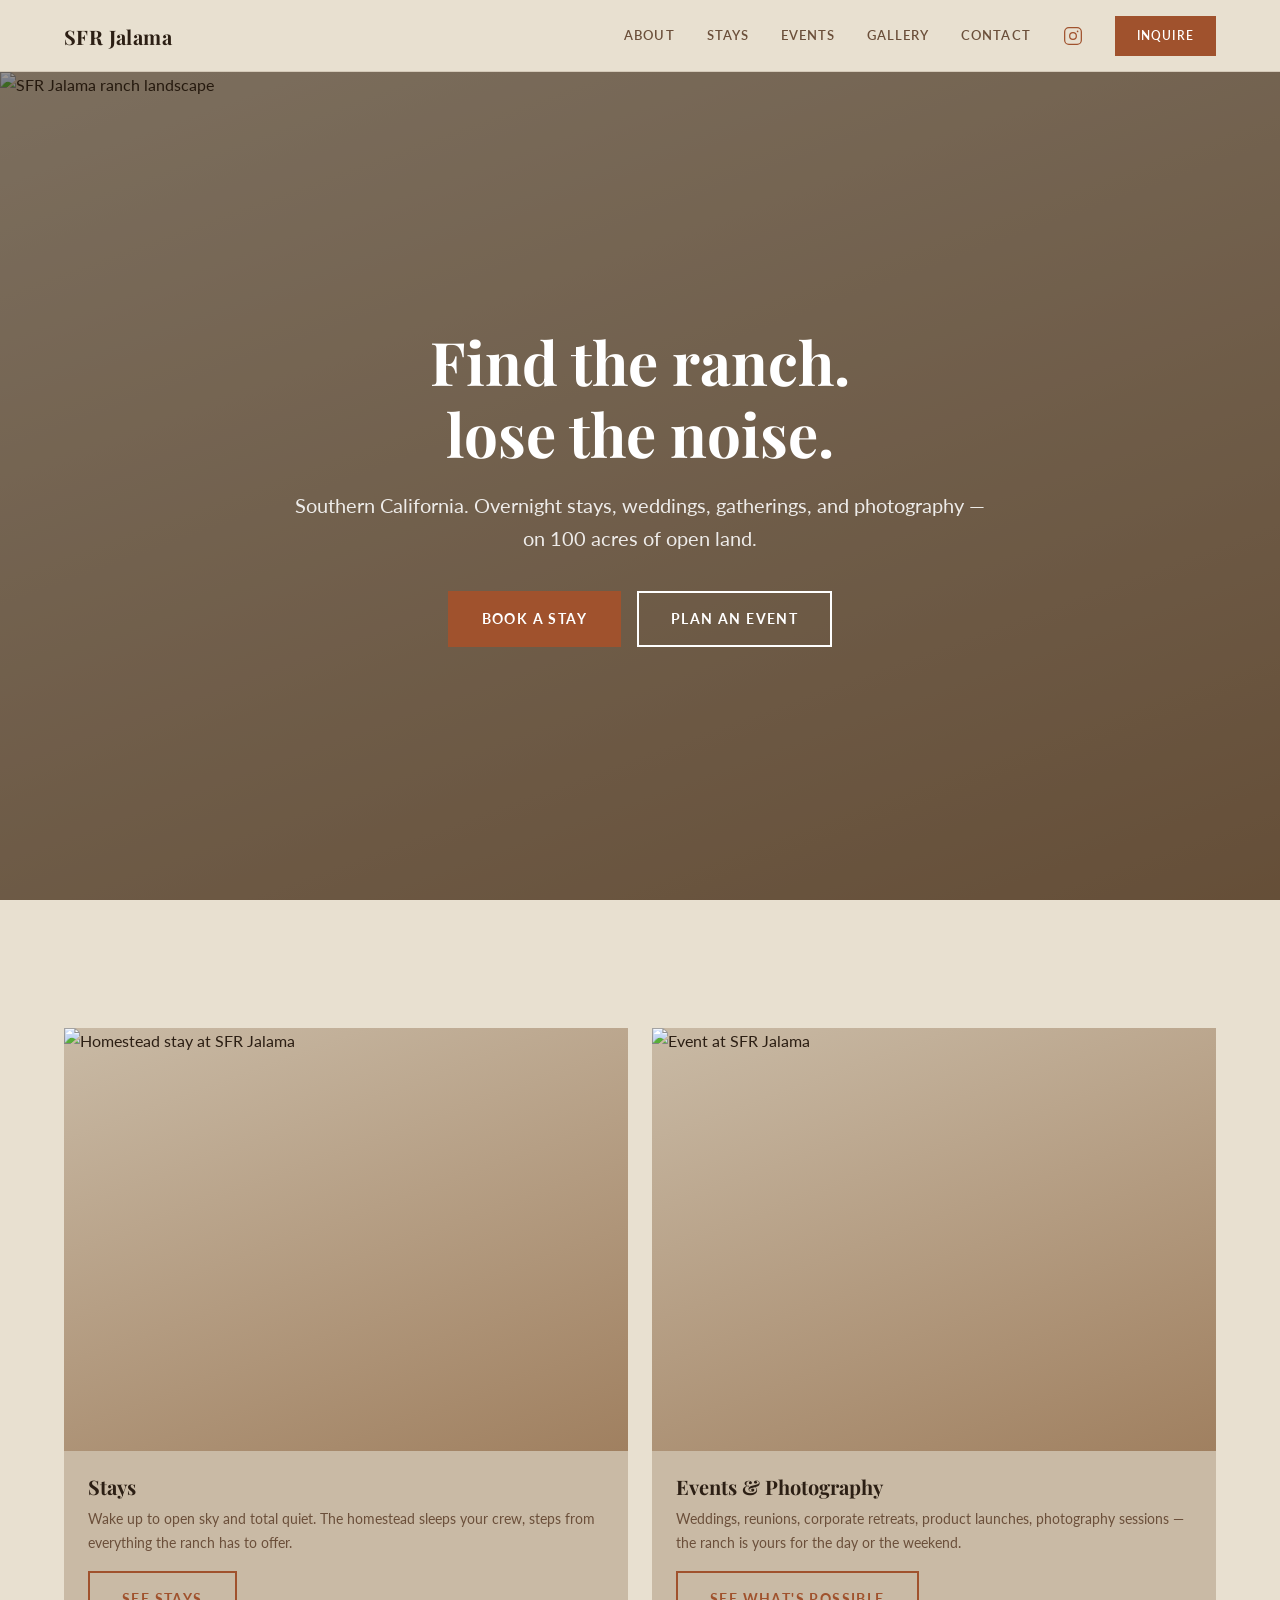
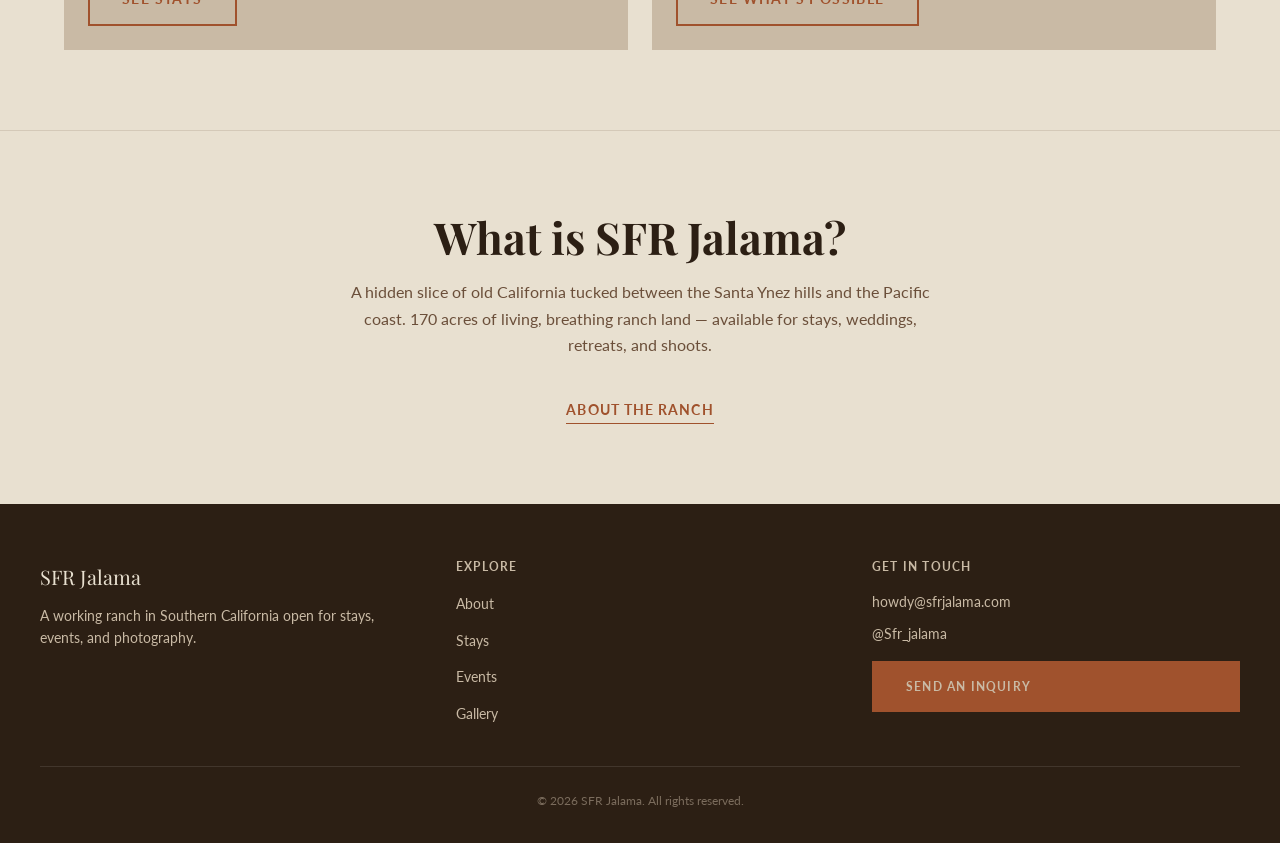
==== index.html @ d830adad "Update SFR Jalama description on home page" ====
<!DOCTYPE html>
<html lang="en">
<head>
  <meta charset="UTF-8">
  <meta name="viewport" content="width=device-width, initial-scale=1.0">
  <title>SFR Jalama — Southern California Ranch Stays, Events & Photography</title>
  <meta name="description" content="SFR Jalama is a working ranch in Southern California open for overnight stays, weddings, group events, and photography sessions.">
  <link rel="stylesheet" href="/assets/css/global.css">
</head>
<body>

  <!-- NAV -->
  <header id="site-header">
    <div class="nav-inner">
      <a href="/" class="nav-logo">SFR Jalama</a>
      <nav class="nav-links" aria-label="Primary">
        <a href="/pages/about.html">About</a>
        <a href="/pages/stays.html">Stays</a>
        <a href="/pages/events.html">Events</a>
        <a href="/pages/gallery.html">Gallery</a>
        <a href="/pages/contact.html">Contact</a>
        <a href="https://instagram.com/Sfr_jalama" target="_blank" rel="noopener" class="nav-instagram" aria-label="Instagram">
          <svg xmlns="http://www.w3.org/2000/svg" viewBox="0 0 24 24" width="20" height="20" fill="none" stroke="currentColor" stroke-width="1.5" stroke-linecap="round" stroke-linejoin="round" aria-hidden="true"><rect x="2" y="2" width="20" height="20" rx="5" ry="5"/><circle cx="12" cy="12" r="4"/><circle cx="17.5" cy="6.5" r="1" fill="currentColor" stroke="none"/></svg>
        </a>
        <a href="/pages/inquiry.html" class="nav-cta">Inquire</a>
      </nav>
      <button class="nav-hamburger" aria-label="Open menu" aria-expanded="false">
        <span></span><span></span><span></span>
      </button>
    </div>
    <nav class="nav-mobile" aria-label="Mobile">
      <a href="/pages/about.html">About</a>
      <a href="/pages/stays.html">Stays</a>
      <a href="/pages/events.html">Events</a>
      <a href="/pages/gallery.html">Gallery</a>
      <a href="/pages/contact.html">Contact</a>
      <a href="https://instagram.com/Sfr_jalama" target="_blank" rel="noopener">Instagram</a>
      <a href="/pages/inquiry.html" class="nav-cta">Inquire</a>
    </nav>
  </header>

  <main>

    <!-- HERO -->
    <section class="hero">
      <!-- Replace src with actual hero photo -->
      <img class="hero__bg" src="/assets/images/hero.jpg" alt="SFR Jalama ranch landscape" loading="eager">
      <div class="hero__overlay"></div>
      <div class="hero__content">
        <h1>Find the ranch.<br>lose the noise.</h1>
        <p>Southern California. Overnight stays, weddings, gatherings, and photography — on 100 acres of open land.</p>
        <div class="hero__ctas">
          <a href="/pages/stays.html" class="btn btn--primary">Book a Stay</a>
          <a href="/pages/events.html" class="btn btn--outline">Plan an Event</a>
        </div>
      </div>
    </section>

    <!-- OFFERINGS -->
    <section class="section">
      <div class="card-grid" style="grid-template-columns: repeat(auto-fit, minmax(360px, 1fr));">

        <div class="card">
          <div class="card__image-wrap">
            <img src="/assets/images/stays-card.jpg" alt="Homestead stay at SFR Jalama">
          </div>
          <div class="card__body">
            <h3>Stays</h3>
            <p>Wake up to open sky and total quiet. The homestead sleeps your crew, steps from everything the ranch has to offer.</p>
            <a href="/pages/stays.html" class="btn btn--outline-dark">See Stays</a>
          </div>
        </div>

        <div class="card">
          <div class="card__image-wrap">
            <img src="/assets/images/events-card.jpg" alt="Event at SFR Jalama">
          </div>
          <div class="card__body">
            <h3>Events & Photography</h3>
            <p>Weddings, reunions, corporate retreats, product launches, photography sessions — the ranch is yours for the day or the weekend.</p>
            <a href="/pages/events.html" class="btn btn--outline-dark">See What's Possible</a>
          </div>
        </div>

      </div>
    </section>

    <!-- ABOUT TEASER -->
    <hr class="divider">
    <section class="section" style="text-align: center; max-width: 640px;">
      <h2>What is SFR Jalama?</h2>
      <p style="color: var(--color-text-secondary); margin-top: 16px;">A hidden slice of old California tucked between the Santa Ynez hills and the Pacific coast. 170 acres of living, breathing ranch land — available for stays, weddings, retreats, and shoots.</p>
      <a href="/pages/about.html" style="display: inline-block; margin-top: 24px; font-family: var(--font-body); font-size: 0.85rem; font-weight: 700; letter-spacing: 0.08em; text-transform: uppercase; color: var(--color-accent); border-bottom: 1px solid var(--color-accent); padding-bottom: 2px;">About the Ranch</a>
    </section>

  </main>

  <!-- FOOTER -->
  <footer id="site-footer">
    <div class="footer-inner">
      <div class="footer-brand">
        <div class="footer-logo">SFR Jalama</div>
        <p>A working ranch in Southern California open for stays, events, and photography.</p>
      </div>
      <nav class="footer-nav">
        <h4>Explore</h4>
        <ul>
          <li><a href="/pages/about.html">About</a></li>
          <li><a href="/pages/stays.html">Stays</a></li>
          <li><a href="/pages/events.html">Events</a></li>
          <li><a href="/pages/gallery.html">Gallery</a></li>
        </ul>
      </nav>
      <div class="footer-contact">
        <h4>Get in Touch</h4>
        <a href="mailto:howdy@sfrjalama.com">howdy@sfrjalama.com</a>
        <a href="https://instagram.com/Sfr_jalama" target="_blank" rel="noopener">@Sfr_jalama</a>
        <a href="/pages/inquiry.html" class="btn btn--primary" style="margin-top: 16px; font-size: 0.75rem;">Send an Inquiry</a>
      </div>
    </div>
    <div class="footer-bottom">
      &copy; 2026 SFR Jalama. All rights reserved.
    </div>
  </footer>

  <script src="/assets/js/main.js"></script>
</body>
</html>
---- assets/css/global.css ----
/* ============================================================
   SFR Jalama — Global Stylesheet
   ============================================================ */

@import url('https://fonts.googleapis.com/css2?family=Playfair+Display:wght@400;700&family=Lato:wght@400;600;700&display=swap');

/* ----------------------------------------------------------
   CSS Custom Properties
   ---------------------------------------------------------- */
:root {
  --color-bg:             #E8E0D0;
  --color-bg-secondary:   #C9BAA5;
  --color-text:           #2C1F14;
  --color-text-secondary: #6B4F3A;
  --color-accent:         #A0522D;
  --color-accent-hover:   #7A3B1E;
  --color-border:         #D4C9B8;
  --color-white:          #FFFFFF;
  --color-overlay:        rgba(30, 18, 8, 0.45);

  --font-heading: 'Playfair Display', Georgia, serif;
  --font-body:    'Lato', Arial, sans-serif;

  --nav-height: 72px;
  --max-width:  1200px;
  --gutter:     24px;
}

/* ----------------------------------------------------------
   Reset & Base
   ---------------------------------------------------------- */
*, *::before, *::after { box-sizing: border-box; margin: 0; padding: 0; }

html { font-size: 16px; scroll-behavior: smooth; }

body {
  background-color: var(--color-bg);
  color: var(--color-text);
  font-family: var(--font-body);
  font-weight: 400;
  line-height: 1.65;
  -webkit-font-smoothing: antialiased;
}

img { display: block; max-width: 100%; height: auto; }

a { color: inherit; text-decoration: none; }

ul { list-style: none; }

/* ----------------------------------------------------------
   Typography
   ---------------------------------------------------------- */
h1, h2, h3, h4, h5, h6 {
  font-family: var(--font-heading);
  font-weight: 700;
  line-height: 1.2;
  color: var(--color-text);
}

h1 { font-size: clamp(2.25rem, 5vw, 3.75rem); }
h2 { font-size: clamp(1.75rem, 3.5vw, 2.75rem); }
h3 { font-size: clamp(1.25rem, 2.5vw, 1.875rem); }
h4 { font-size: 1.25rem; }

p { margin-bottom: 1rem; }
p:last-child { margin-bottom: 0; }

/* ----------------------------------------------------------
   Layout Utilities
   ---------------------------------------------------------- */
.container {
  max-width: var(--max-width);
  margin: 0 auto;
  padding: 0 var(--gutter);
}

.section {
  padding: 80px var(--gutter);
  max-width: var(--max-width);
  margin: 0 auto;
}

.section--wide {
  padding: 80px 0;
  max-width: 100%;
}

/* ----------------------------------------------------------
   Buttons & CTAs
   ---------------------------------------------------------- */
.btn {
  display: inline-block;
  padding: 14px 32px;
  font-family: var(--font-body);
  font-weight: 700;
  font-size: 0.875rem;
  letter-spacing: 0.1em;
  text-transform: uppercase;
  border: 2px solid transparent;
  cursor: pointer;
  transition: background-color 0.2s ease, color 0.2s ease, border-color 0.2s ease;
  text-decoration: none;
}

.btn--primary {
  background-color: var(--color-accent);
  color: var(--color-white);
  border-color: var(--color-accent);
}
.btn--primary:hover {
  background-color: var(--color-accent-hover);
  border-color: var(--color-accent-hover);
}

.btn--outline {
  background-color: transparent;
  color: var(--color-white);
  border-color: var(--color-white);
}
.btn--outline:hover {
  background-color: var(--color-white);
  color: var(--color-text);
}

.btn--outline-dark {
  background-color: transparent;
  color: var(--color-accent);
  border-color: var(--color-accent);
}
.btn--outline-dark:hover {
  background-color: var(--color-accent);
  color: var(--color-white);
}

/* ----------------------------------------------------------
   Navigation
   ---------------------------------------------------------- */
#site-header {
  position: sticky;
  top: 0;
  z-index: 100;
  background-color: var(--color-bg);
  border-bottom: 1px solid var(--color-border);
  height: var(--nav-height);
}

.nav-inner {
  display: flex;
  align-items: center;
  justify-content: space-between;
  height: var(--nav-height);
  max-width: var(--max-width);
  margin: 0 auto;
  padding: 0 var(--gutter);
}

.nav-logo {
  font-family: var(--font-heading);
  font-size: 1.25rem;
  font-weight: 700;
  color: var(--color-text);
  letter-spacing: 0.02em;
}

.nav-links {
  display: flex;
  align-items: center;
  gap: 32px;
}

.nav-links a {
  font-family: var(--font-body);
  font-weight: 600;
  font-size: 0.8125rem;
  letter-spacing: 0.08em;
  text-transform: uppercase;
  color: var(--color-text-secondary);
  transition: color 0.2s ease;
}
.nav-links a:hover { color: var(--color-text); }
.nav-links a.nav-cta {
  background-color: var(--color-accent);
  color: var(--color-white);
  padding: 10px 22px;
  font-size: 0.75rem;
  letter-spacing: 0.1em;
}
.nav-links a.nav-cta:hover { background-color: var(--color-accent-hover); }

.nav-links a.nav-instagram {
  display: flex;
  align-items: center;
  color: var(--color-accent);
  padding: 0;
}
.nav-links a.nav-instagram:hover { color: var(--color-accent-hover); }

/* Mobile nav */
.nav-hamburger {
  display: none;
  flex-direction: column;
  gap: 5px;
  cursor: pointer;
  background: none;
  border: none;
  padding: 4px;
}
.nav-hamburger span {
  display: block;
  width: 24px;
  height: 2px;
  background-color: var(--color-text);
  transition: all 0.25s ease;
}

.nav-mobile {
  display: none;
  flex-direction: column;
  gap: 0;
  background-color: var(--color-bg);
  border-top: 1px solid var(--color-border);
  padding: 16px var(--gutter) 24px;
}
.nav-mobile.is-open { display: flex; }
.nav-mobile a {
  font-family: var(--font-body);
  font-weight: 600;
  font-size: 0.9rem;
  letter-spacing: 0.06em;
  text-transform: uppercase;
  color: var(--color-text-secondary);
  padding: 12px 0;
  border-bottom: 1px solid var(--color-border);
  transition: color 0.2s ease;
}
.nav-mobile a:last-child { border-bottom: none; }
.nav-mobile a:hover { color: var(--color-text); }
.nav-mobile a.nav-cta {
  color: var(--color-accent);
  border-bottom: none;
  padding-top: 16px;
}

@media (max-width: 768px) {
  .nav-links { display: none; }
  .nav-hamburger { display: flex; }
}

/* ----------------------------------------------------------
   Footer
   ---------------------------------------------------------- */
#site-footer {
  background-color: var(--color-text);
  color: var(--color-bg-secondary);
  padding: 56px var(--gutter) 32px;
}

.footer-inner {
  max-width: var(--max-width);
  margin: 0 auto;
  display: grid;
  grid-template-columns: 1fr 1fr 1fr;
  gap: 48px;
  padding-bottom: 40px;
  border-bottom: 1px solid rgba(255,255,255,0.1);
}

.footer-brand .footer-logo {
  font-family: var(--font-heading);
  font-size: 1.25rem;
  color: var(--color-bg);
  margin-bottom: 12px;
}

.footer-brand p {
  font-size: 0.875rem;
  color: var(--color-bg-secondary);
  line-height: 1.6;
}

.footer-nav h4 {
  font-family: var(--font-body);
  font-size: 0.75rem;
  font-weight: 700;
  letter-spacing: 0.1em;
  text-transform: uppercase;
  color: var(--color-bg-secondary);
  margin-bottom: 16px;
}

.footer-nav ul { display: flex; flex-direction: column; gap: 10px; }
.footer-nav a {
  font-size: 0.875rem;
  color: var(--color-bg-secondary);
  transition: color 0.2s ease;
}
.footer-nav a:hover { color: var(--color-bg); }

.footer-contact h4 {
  font-family: var(--font-body);
  font-size: 0.75rem;
  font-weight: 700;
  letter-spacing: 0.1em;
  text-transform: uppercase;
  color: var(--color-bg-secondary);
  margin-bottom: 16px;
}

.footer-contact a {
  display: block;
  font-size: 0.875rem;
  color: var(--color-bg-secondary);
  margin-bottom: 8px;
  transition: color 0.2s ease;
}
.footer-contact a:hover { color: var(--color-bg); }

.footer-bottom {
  max-width: var(--max-width);
  margin: 24px auto 0;
  font-size: 0.75rem;
  color: rgba(201, 186, 165, 0.5);
  text-align: center;
}

@media (max-width: 768px) {
  .footer-inner {
    grid-template-columns: 1fr;
    gap: 32px;
  }
}

/* ----------------------------------------------------------
   Hero
   ---------------------------------------------------------- */
.hero {
  position: relative;
  width: 100%;
  height: calc(100vh - var(--nav-height));
  min-height: 480px;
  overflow: hidden;
  display: flex;
  align-items: center;
  justify-content: center;
  background-color: var(--color-bg-secondary);
}

.hero__bg {
  position: absolute;
  inset: 0;
  object-fit: cover;
  width: 100%;
  height: 100%;
}

.hero__overlay {
  position: absolute;
  inset: 0;
  background: var(--color-overlay);
}

.hero__content {
  position: relative;
  z-index: 1;
  text-align: center;
  padding: 0 var(--gutter);
  max-width: 760px;
}

.hero__content h1 {
  color: var(--color-white);
  margin-bottom: 20px;
}

.hero__content p {
  font-size: clamp(1rem, 2vw, 1.25rem);
  color: rgba(255,255,255,0.88);
  margin-bottom: 36px;
}

.hero__ctas {
  display: flex;
  gap: 16px;
  justify-content: center;
  flex-wrap: wrap;
}

/* ----------------------------------------------------------
   Cards
   ---------------------------------------------------------- */
.card-grid {
  display: grid;
  grid-template-columns: repeat(auto-fit, minmax(280px, 1fr));
  gap: 24px;
  margin-top: 48px;
}

.card {
  position: relative;
  overflow: hidden;
  background-color: var(--color-bg-secondary);
}

.card__image-wrap {
  position: relative;
  aspect-ratio: 4 / 3;
  overflow: hidden;
}

.card__image-wrap img {
  width: 100%;
  height: 100%;
  object-fit: cover;
  transition: transform 0.4s ease;
}
.card:hover .card__image-wrap img { transform: scale(1.04); }

.card__badge {
  position: absolute;
  top: 16px;
  left: 16px;
  background-color: var(--color-accent);
  color: var(--color-white);
  font-family: var(--font-body);
  font-size: 0.7rem;
  font-weight: 700;
  letter-spacing: 0.12em;
  text-transform: uppercase;
  padding: 5px 12px;
}

.card--coming-soon { opacity: 0.75; }
.card--coming-soon .card__image-wrap img { filter: grayscale(20%); }

.card__body {
  padding: 24px;
}

.card__body h3 {
  font-size: 1.25rem;
  margin-bottom: 8px;
}

.card__body p {
  font-size: 0.9rem;
  color: var(--color-text-secondary);
  margin-bottom: 16px;
}

/* ----------------------------------------------------------
   Page Hero (inner pages)
   ---------------------------------------------------------- */
.page-hero {
  background-color: var(--color-bg-secondary);
  padding: 80px var(--gutter) 64px;
  text-align: center;
}

.page-hero h1 {
  margin-bottom: 16px;
}

.page-hero p {
  font-size: 1.125rem;
  color: var(--color-text-secondary);
  max-width: 560px;
  margin: 0 auto;
}

/* ----------------------------------------------------------
   Image Fallbacks (shows styled background when src is missing)
   ---------------------------------------------------------- */
img {
  background-color: var(--color-bg-secondary);
}

.hero__bg {
  background: linear-gradient(160deg, #C9BAA5 0%, #A08060 100%);
}

.card__image-wrap img {
  background: linear-gradient(160deg, #C9BAA5 0%, #A08060 100%);
  min-height: 220px;
}

/* ----------------------------------------------------------
   Dividers
   ---------------------------------------------------------- */
.divider {
  border: none;
  border-top: 1px solid var(--color-border);
  margin: 0;
}
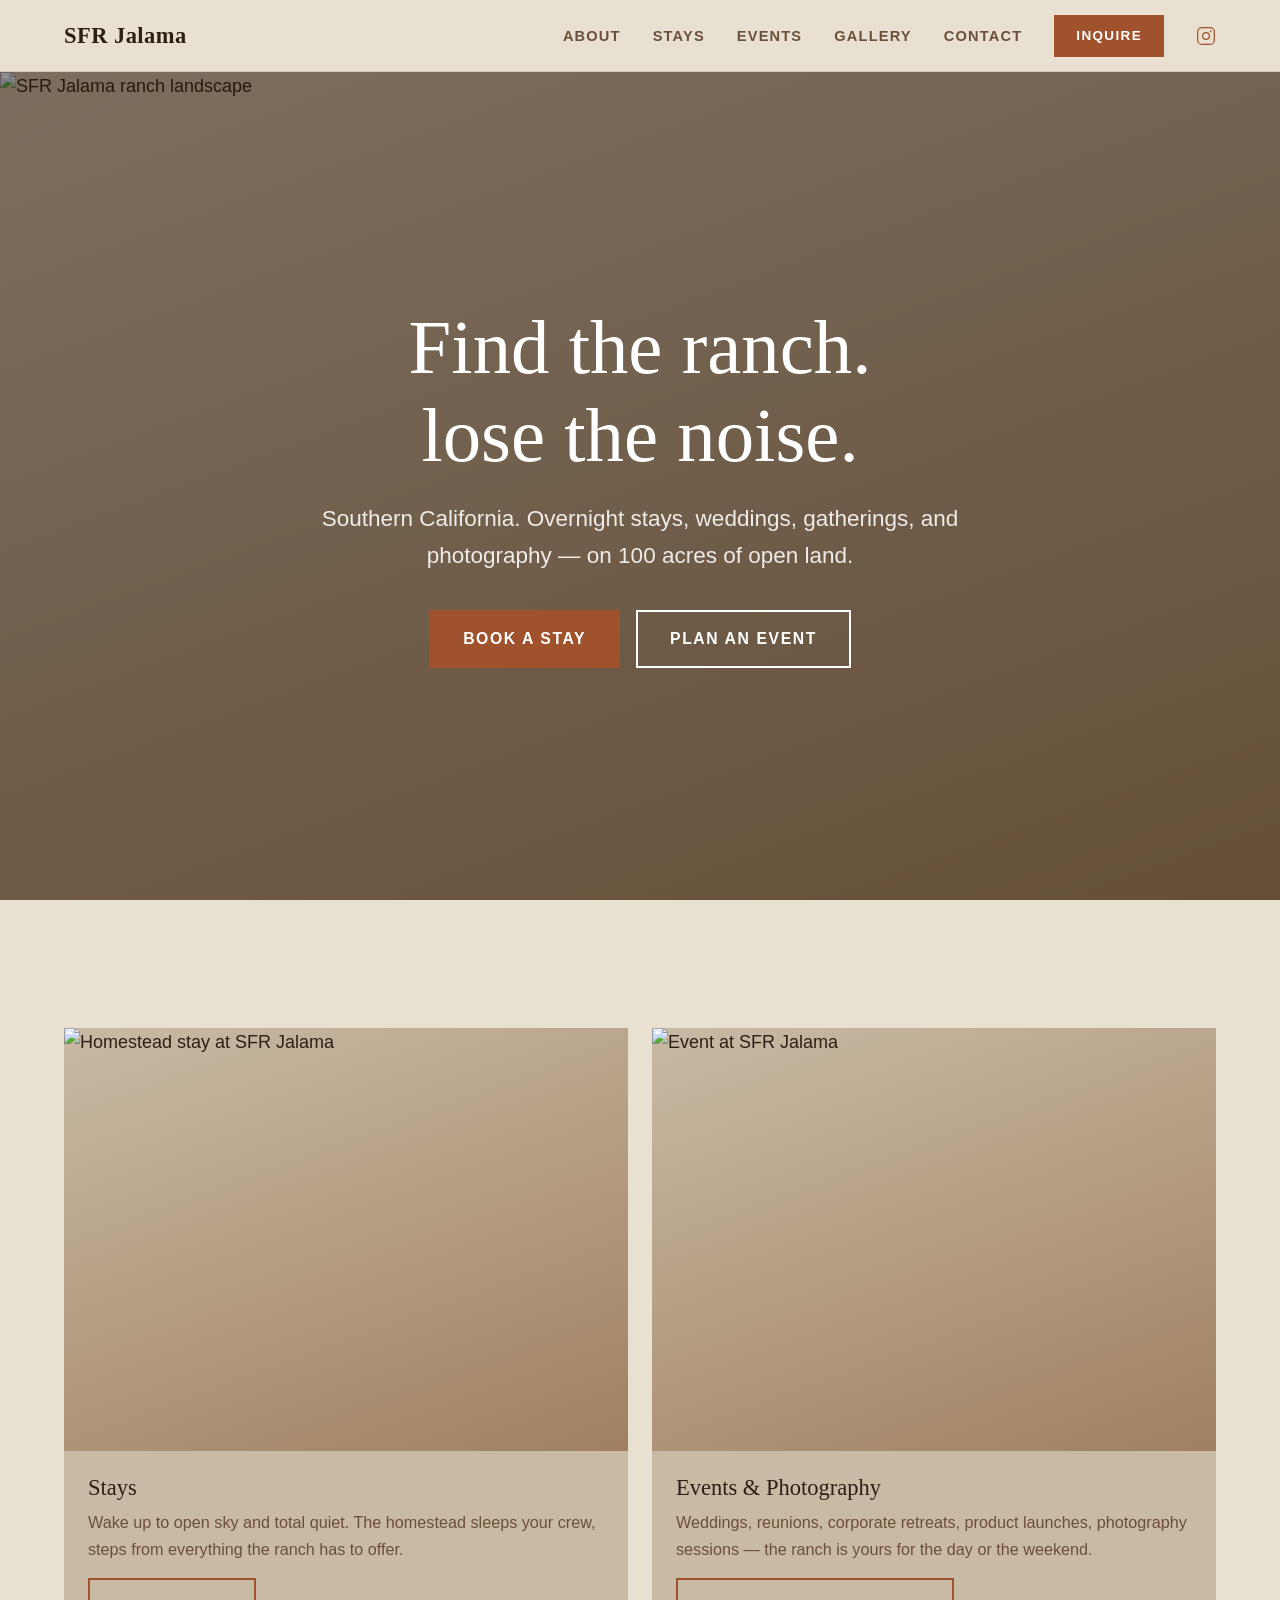
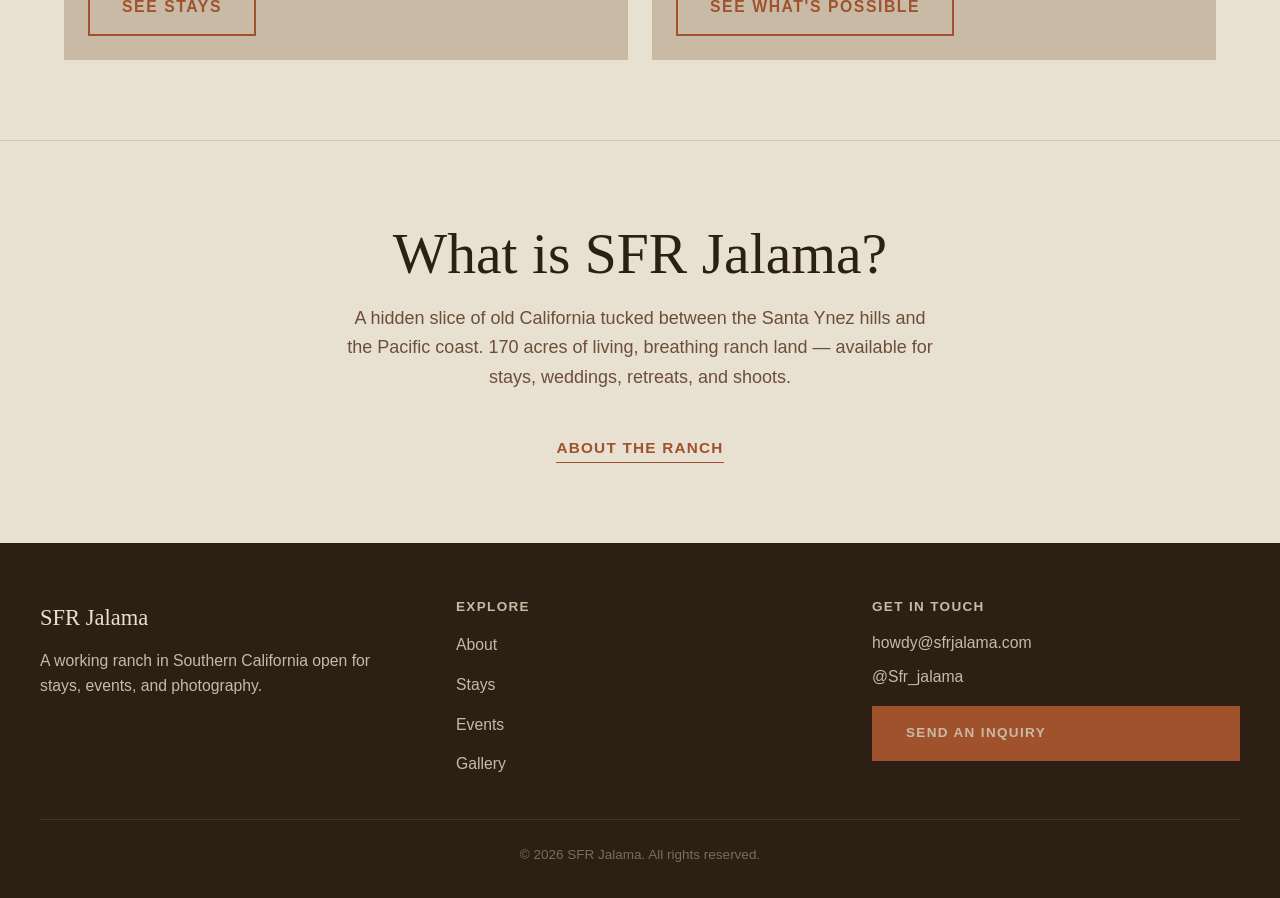
==== commit 123c4237: "Fonts to Canela/Aktiv Grotesk, bigger sizes, Instagram after Inquire, stays 4-card grid" ====
--- a/index.html
+++ b/index.html
@@ -19,10 +19,10 @@
         <a href="/pages/events.html">Events</a>
         <a href="/pages/gallery.html">Gallery</a>
         <a href="/pages/contact.html">Contact</a>
+        <a href="/pages/inquiry.html" class="nav-cta">Inquire</a>
         <a href="https://instagram.com/Sfr_jalama" target="_blank" rel="noopener" class="nav-instagram" aria-label="Instagram">
           <svg xmlns="http://www.w3.org/2000/svg" viewBox="0 0 24 24" width="20" height="20" fill="none" stroke="currentColor" stroke-width="1.5" stroke-linecap="round" stroke-linejoin="round" aria-hidden="true"><rect x="2" y="2" width="20" height="20" rx="5" ry="5"/><circle cx="12" cy="12" r="4"/><circle cx="17.5" cy="6.5" r="1" fill="currentColor" stroke="none"/></svg>
         </a>
-        <a href="/pages/inquiry.html" class="nav-cta">Inquire</a>
       </nav>
       <button class="nav-hamburger" aria-label="Open menu" aria-expanded="false">
         <span></span><span></span><span></span>
@@ -34,8 +34,8 @@
       <a href="/pages/events.html">Events</a>
       <a href="/pages/gallery.html">Gallery</a>
       <a href="/pages/contact.html">Contact</a>
+      <a href="/pages/inquiry.html" class="nav-cta">Inquire</a>
       <a href="https://instagram.com/Sfr_jalama" target="_blank" rel="noopener">Instagram</a>
-      <a href="/pages/inquiry.html" class="nav-cta">Inquire</a>
     </nav>
   </header>
 
--- a/assets/css/global.css
+++ b/assets/css/global.css
@@ -2,7 +2,13 @@
    SFR Jalama — Global Stylesheet
    ============================================================ */
 
-@import url('https://fonts.googleapis.com/css2?family=Playfair+Display:wght@400;700&family=Lato:wght@400;600;700&display=swap');
+/* ----------------------------------------------------------------
+   Fonts: Canela (headings) + Aktiv Grotesk (body)
+   Load via Adobe Fonts — add the kit <link> tag to each HTML <head>
+   before this stylesheet, or self-host files in /assets/fonts/.
+   Example Adobe Fonts embed:
+   <link rel="stylesheet" href="https://use.typekit.net/XXXXXXX.css">
+   ---------------------------------------------------------------- */
 
 /* ----------------------------------------------------------
    CSS Custom Properties
@@ -18,8 +24,8 @@
   --color-white:          #FFFFFF;
   --color-overlay:        rgba(30, 18, 8, 0.45);
 
-  --font-heading: 'Playfair Display', Georgia, serif;
-  --font-body:    'Lato', Arial, sans-serif;
+  --font-heading: 'canela', Georgia, serif;
+  --font-body:    'aktiv-grotesk', 'Helvetica Neue', Arial, sans-serif;
 
   --nav-height: 72px;
   --max-width:  1200px;
@@ -31,7 +37,7 @@
    ---------------------------------------------------------- */
 *, *::before, *::after { box-sizing: border-box; margin: 0; padding: 0; }
 
-html { font-size: 16px; scroll-behavior: smooth; }
+html { font-size: 18px; scroll-behavior: smooth; }
 
 body {
   background-color: var(--color-bg);
@@ -53,15 +59,15 @@
    ---------------------------------------------------------- */
 h1, h2, h3, h4, h5, h6 {
   font-family: var(--font-heading);
-  font-weight: 700;
-  line-height: 1.2;
+  font-weight: 300;
+  line-height: 1.15;
   color: var(--color-text);
 }
 
-h1 { font-size: clamp(2.25rem, 5vw, 3.75rem); }
-h2 { font-size: clamp(1.75rem, 3.5vw, 2.75rem); }
-h3 { font-size: clamp(1.25rem, 2.5vw, 1.875rem); }
-h4 { font-size: 1.25rem; }
+h1 { font-size: clamp(2.75rem, 6vw, 5rem); }
+h2 { font-size: clamp(2.125rem, 4.5vw, 3.5rem); }
+h3 { font-size: clamp(1.5rem, 3vw, 2.25rem); }
+h4 { font-size: 1.375rem; }
 
 p { margin-bottom: 1rem; }
 p:last-child { margin-bottom: 0; }
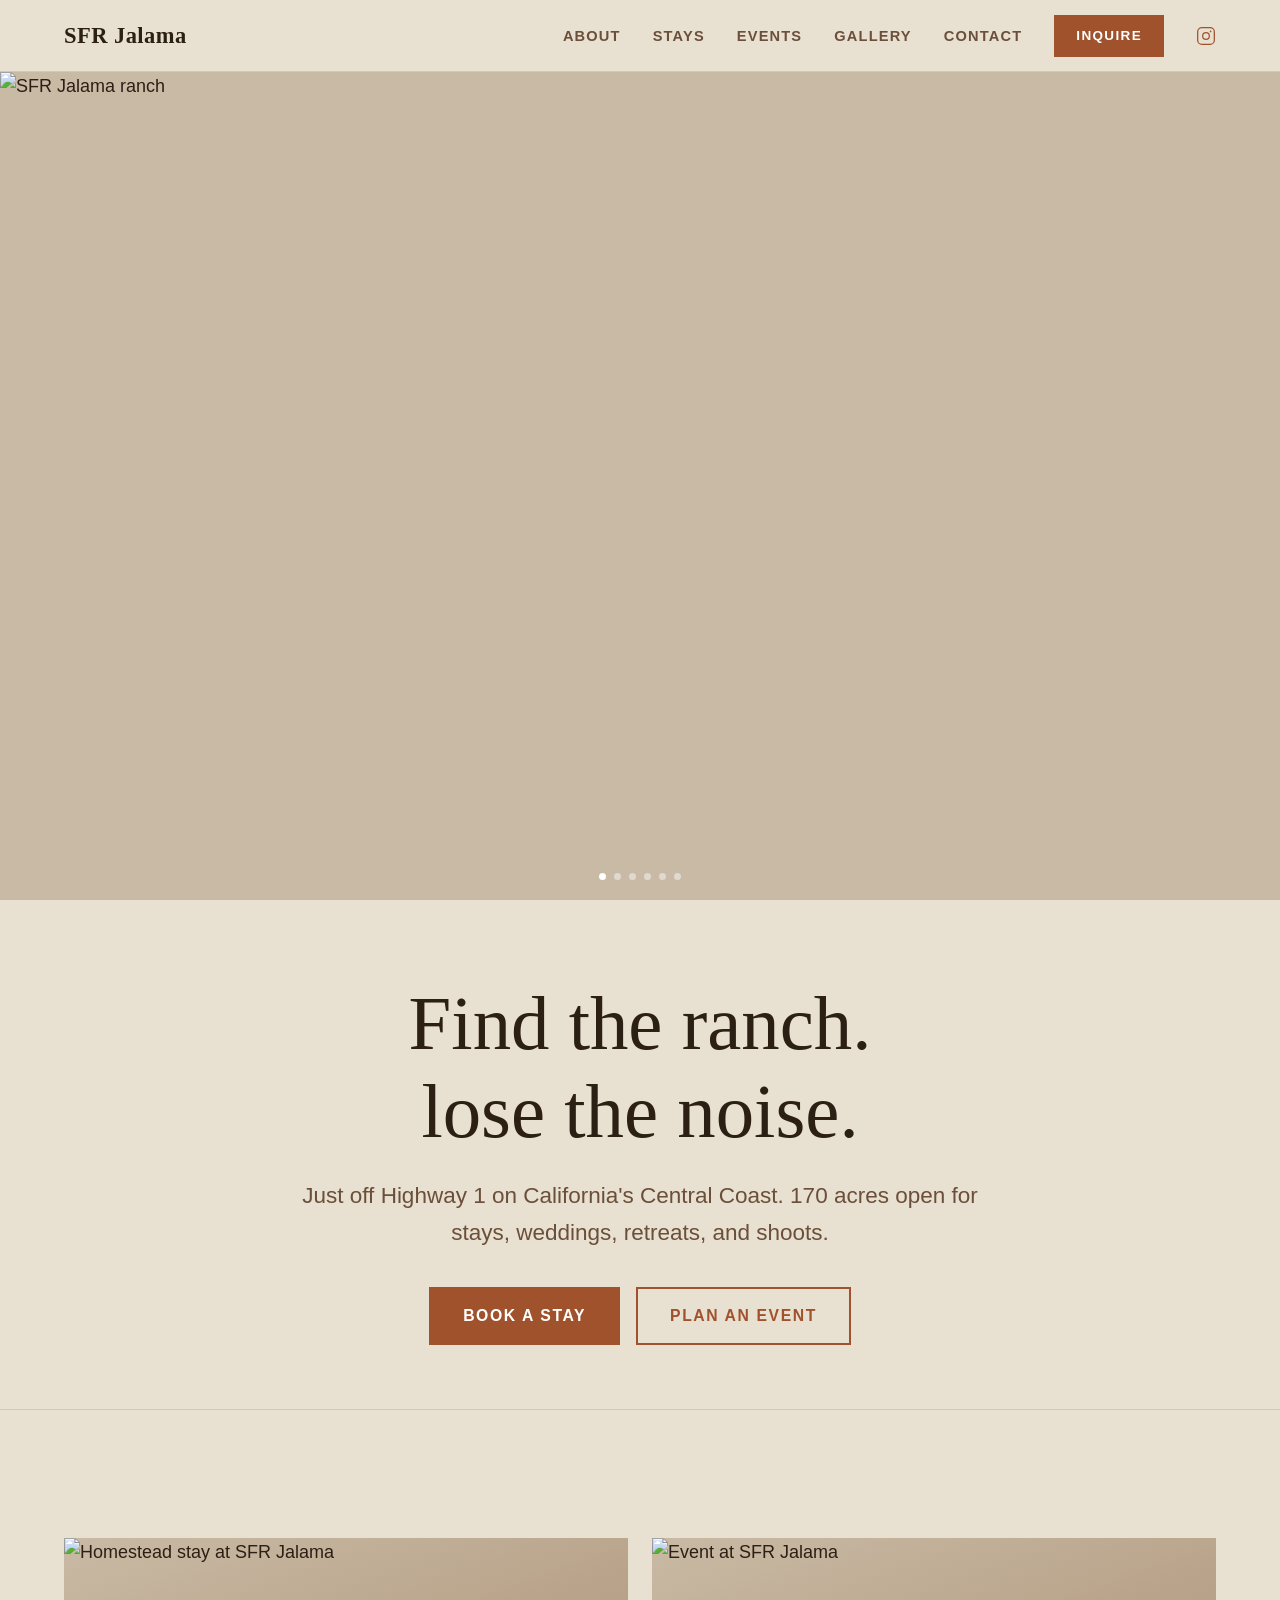
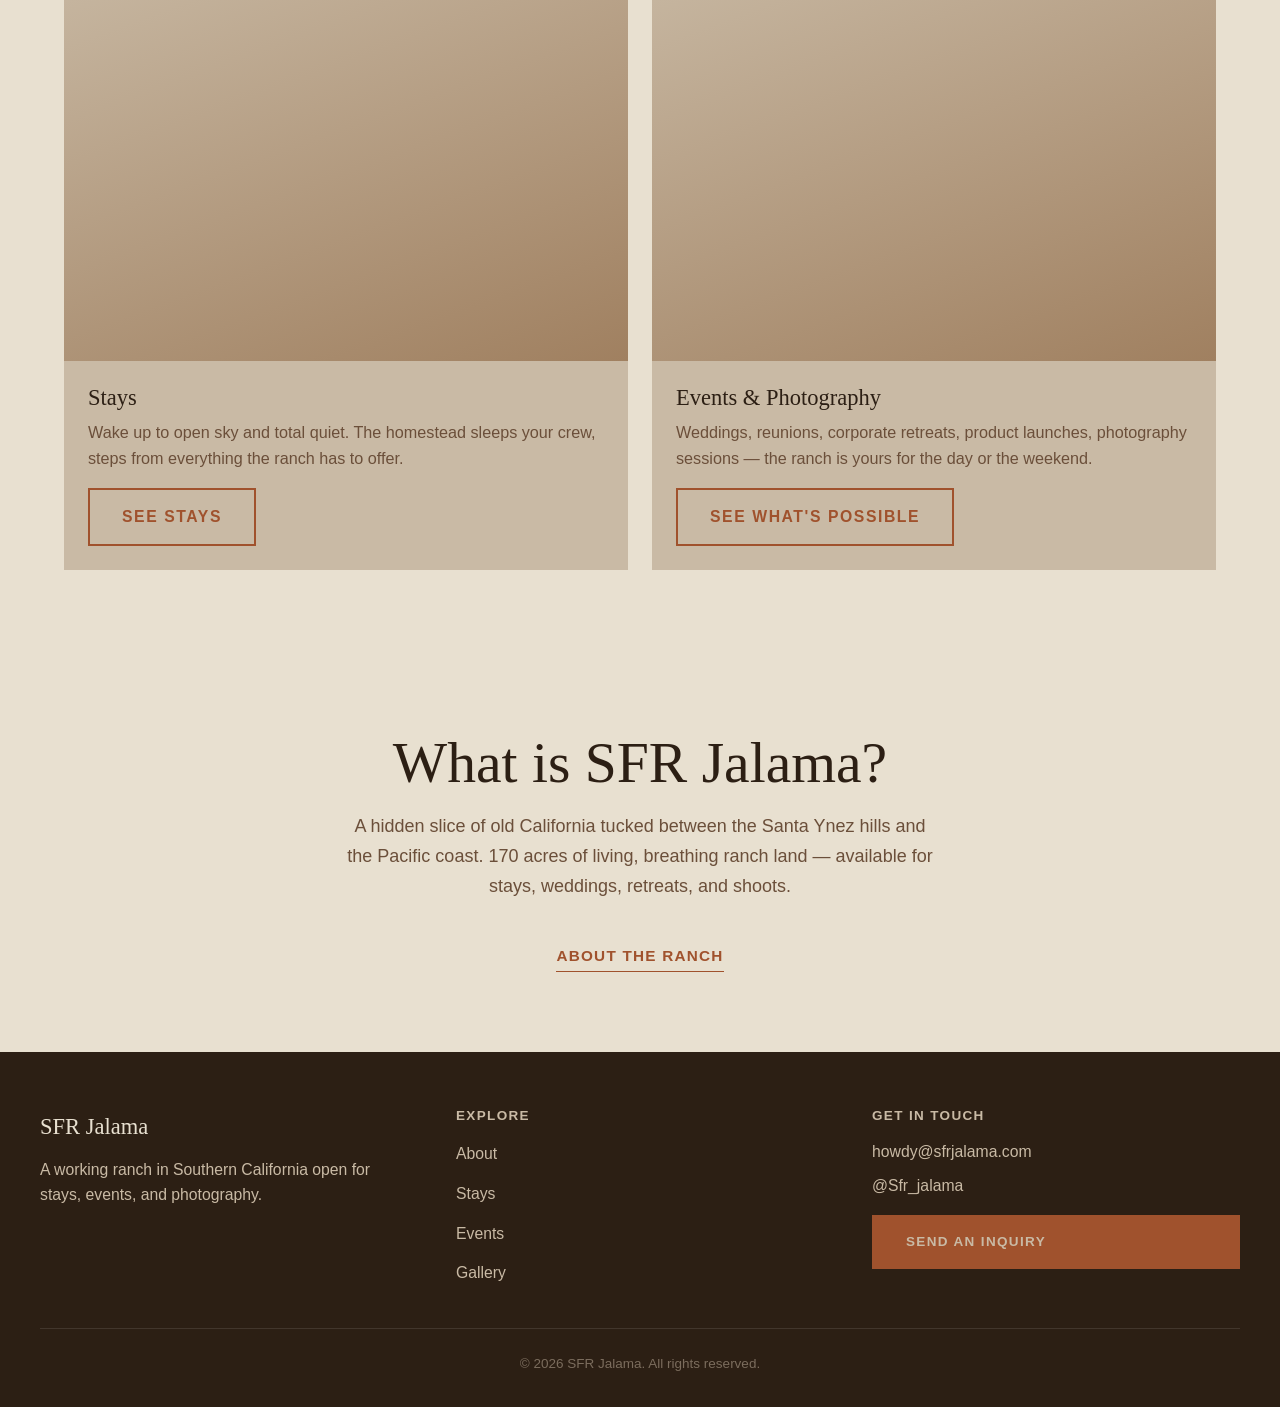
==== commit a21e8d41: "Replace hero with fullscreen rotating slideshow, headline section below" ====
--- a/index.html
+++ b/index.html
@@ -41,20 +41,47 @@
 
   <main>
 
-    <!-- HERO -->
-    <section class="hero">
-      <!-- Replace src with actual hero photo -->
-      <img class="hero__bg" src="/assets/images/hero.jpg" alt="SFR Jalama ranch landscape" loading="eager">
-      <div class="hero__overlay"></div>
-      <div class="hero__content">
-        <h1>Find the ranch.<br>lose the noise.</h1>
-        <p>Southern California. Overnight stays, weddings, gatherings, and photography — on 100 acres of open land.</p>
-        <div class="hero__ctas">
-          <a href="/pages/stays.html" class="btn btn--primary">Book a Stay</a>
-          <a href="/pages/events.html" class="btn btn--outline">Plan an Event</a>
-        </div>
+    <!-- SLIDESHOW -->
+    <!-- Add photos to /assets/images/ named slide-01.jpg through slide-06.jpg -->
+    <section class="slideshow" aria-label="Ranch photo gallery">
+      <div class="slideshow__slide is-active">
+        <img src="/assets/images/slide-01.jpg" alt="SFR Jalama ranch" loading="eager">
+      </div>
+      <div class="slideshow__slide">
+        <img src="/assets/images/slide-02.jpg" alt="SFR Jalama ranch" loading="lazy">
+      </div>
+      <div class="slideshow__slide">
+        <img src="/assets/images/slide-03.jpg" alt="SFR Jalama ranch" loading="lazy">
+      </div>
+      <div class="slideshow__slide">
+        <img src="/assets/images/slide-04.jpg" alt="SFR Jalama ranch" loading="lazy">
+      </div>
+      <div class="slideshow__slide">
+        <img src="/assets/images/slide-05.jpg" alt="SFR Jalama ranch" loading="lazy">
+      </div>
+      <div class="slideshow__slide">
+        <img src="/assets/images/slide-06.jpg" alt="SFR Jalama ranch" loading="lazy">
+      </div>
+      <div class="slideshow__dots" aria-hidden="true">
+        <button class="slideshow__dot is-active"></button>
+        <button class="slideshow__dot"></button>
+        <button class="slideshow__dot"></button>
+        <button class="slideshow__dot"></button>
+        <button class="slideshow__dot"></button>
+        <button class="slideshow__dot"></button>
       </div>
     </section>
+
+    <!-- HEADLINE -->
+    <div class="home-headline">
+      <h1>Find the ranch.<br>lose the noise.</h1>
+      <p>Just off Highway 1 on California's Central Coast. 170 acres open for stays, weddings, retreats, and shoots.</p>
+      <div class="home-headline__ctas">
+        <a href="/pages/stays.html" class="btn btn--primary">Book a Stay</a>
+        <a href="/pages/events.html" class="btn btn--outline-dark">Plan an Event</a>
+      </div>
+    </div>
+    <hr class="divider">
 
     <!-- OFFERINGS -->
     <section class="section">
@@ -86,7 +113,6 @@
     </section>
 
     <!-- ABOUT TEASER -->
-    <hr class="divider">
     <section class="section" style="text-align: center; max-width: 640px;">
       <h2>What is SFR Jalama?</h2>
       <p style="color: var(--color-text-secondary); margin-top: 16px;">A hidden slice of old California tucked between the Santa Ynez hills and the Pacific coast. 170 acres of living, breathing ranch land — available for stays, weddings, retreats, and shoots.</p>
--- a/assets/css/global.css
+++ b/assets/css/global.css
@@ -338,7 +338,83 @@
 }
 
 /* ----------------------------------------------------------
-   Hero
+   Slideshow
+   ---------------------------------------------------------- */
+.slideshow {
+  position: relative;
+  width: 100%;
+  height: calc(100vh - var(--nav-height));
+  min-height: 480px;
+  overflow: hidden;
+  background-color: var(--color-bg-secondary);
+}
+
+.slideshow__slide {
+  position: absolute;
+  inset: 0;
+  opacity: 0;
+  transition: opacity 1s ease;
+}
+
+.slideshow__slide.is-active { opacity: 1; }
+
+.slideshow__slide img {
+  width: 100%;
+  height: 100%;
+  object-fit: cover;
+  display: block;
+}
+
+.slideshow__dots {
+  position: absolute;
+  bottom: 20px;
+  left: 50%;
+  transform: translateX(-50%);
+  display: flex;
+  gap: 8px;
+  z-index: 2;
+}
+
+.slideshow__dot {
+  width: 7px;
+  height: 7px;
+  border-radius: 50%;
+  background-color: rgba(255,255,255,0.45);
+  border: none;
+  cursor: pointer;
+  padding: 0;
+  transition: background-color 0.3s ease;
+}
+
+.slideshow__dot.is-active { background-color: var(--color-white); }
+
+/* ----------------------------------------------------------
+   Home headline (below slideshow)
+   ---------------------------------------------------------- */
+.home-headline {
+  text-align: center;
+  padding: 80px var(--gutter) 64px;
+  max-width: 760px;
+  margin: 0 auto;
+}
+
+.home-headline h1 { margin-bottom: 20px; }
+
+.home-headline p {
+  font-size: clamp(1rem, 2vw, 1.25rem);
+  color: var(--color-text-secondary);
+  margin-bottom: 36px;
+}
+
+.home-headline__ctas {
+  display: flex;
+  gap: 16px;
+  justify-content: center;
+  flex-wrap: wrap;
+}
+
+/* ----------------------------------------------------------
+   Hero (inner pages — photo behind page title)
    ---------------------------------------------------------- */
 .hero {
   position: relative;
@@ -374,16 +450,7 @@
   max-width: 760px;
 }
 
-.hero__content h1 {
-  color: var(--color-white);
-  margin-bottom: 20px;
-}
-
-.hero__content p {
-  font-size: clamp(1rem, 2vw, 1.25rem);
-  color: rgba(255,255,255,0.88);
-  margin-bottom: 36px;
-}
+.hero__content h1 { color: var(--color-white); margin-bottom: 20px; }
 
 .hero__ctas {
   display: flex;
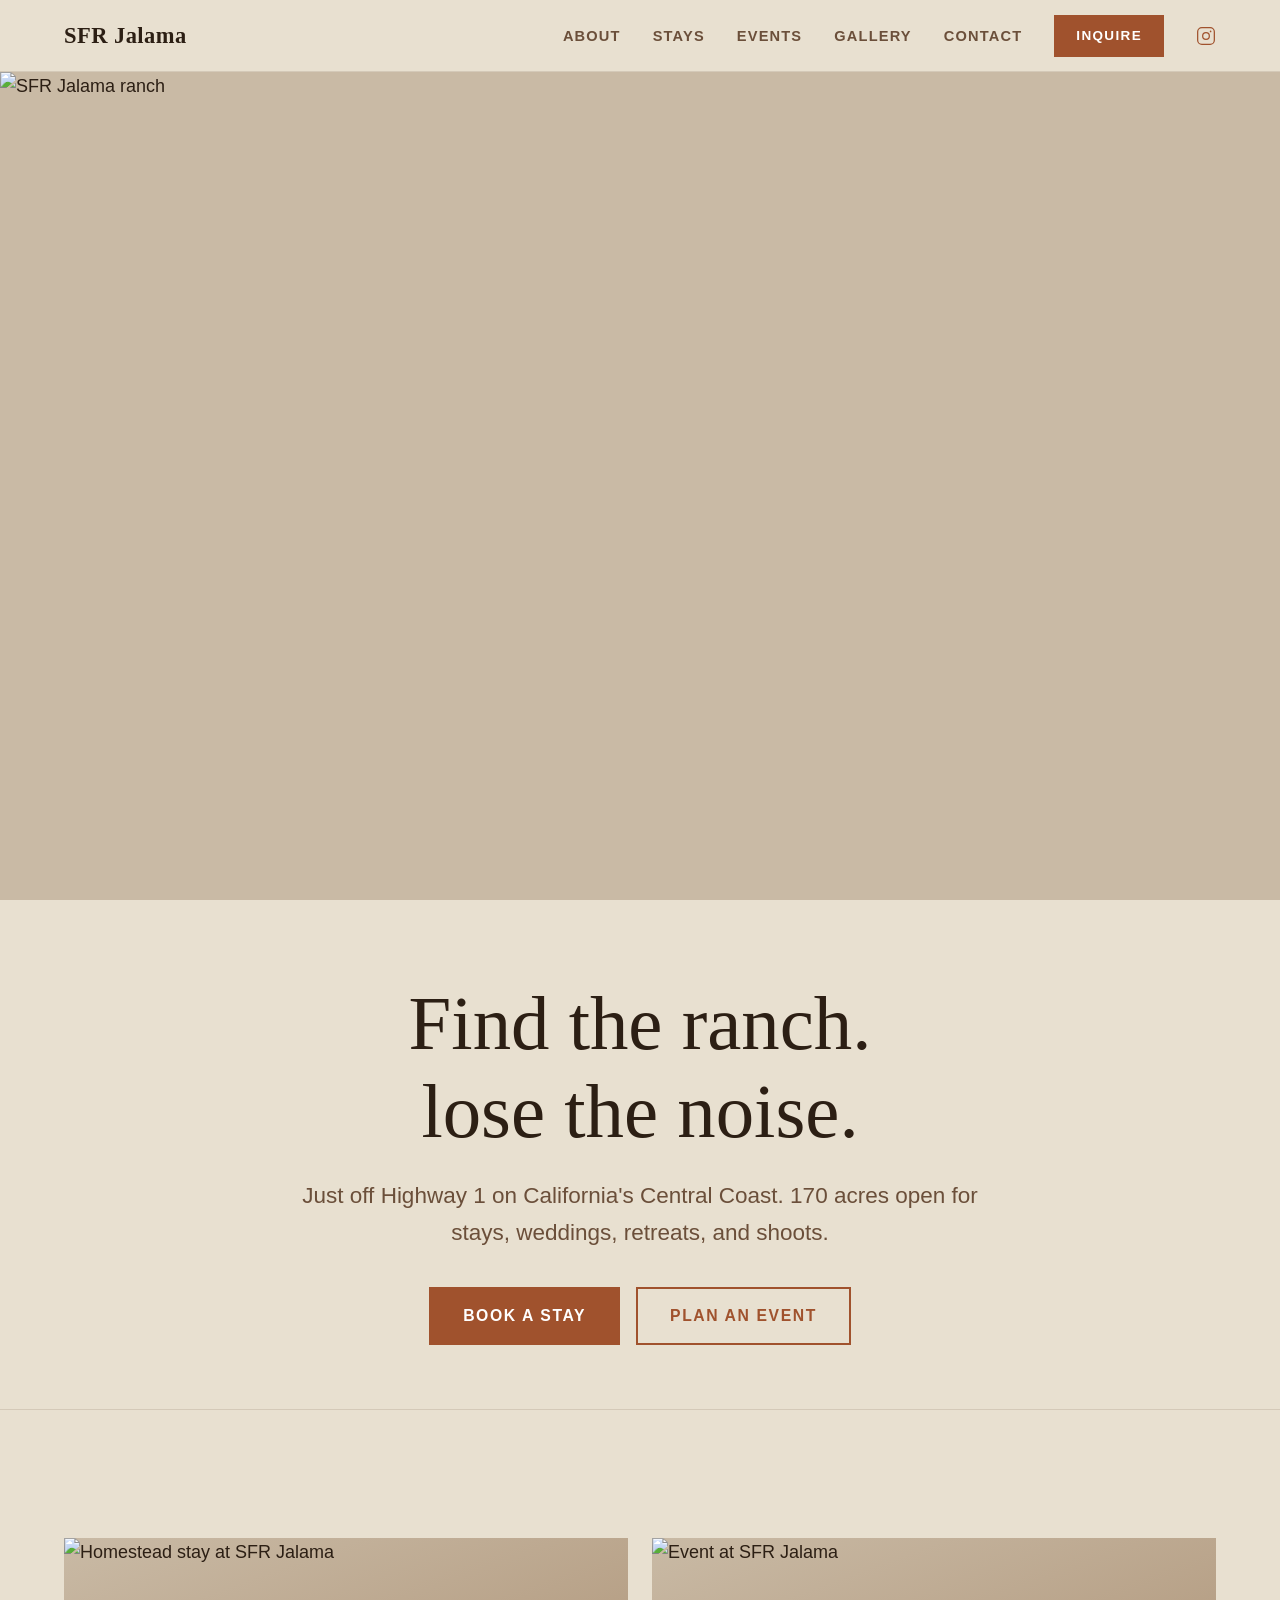
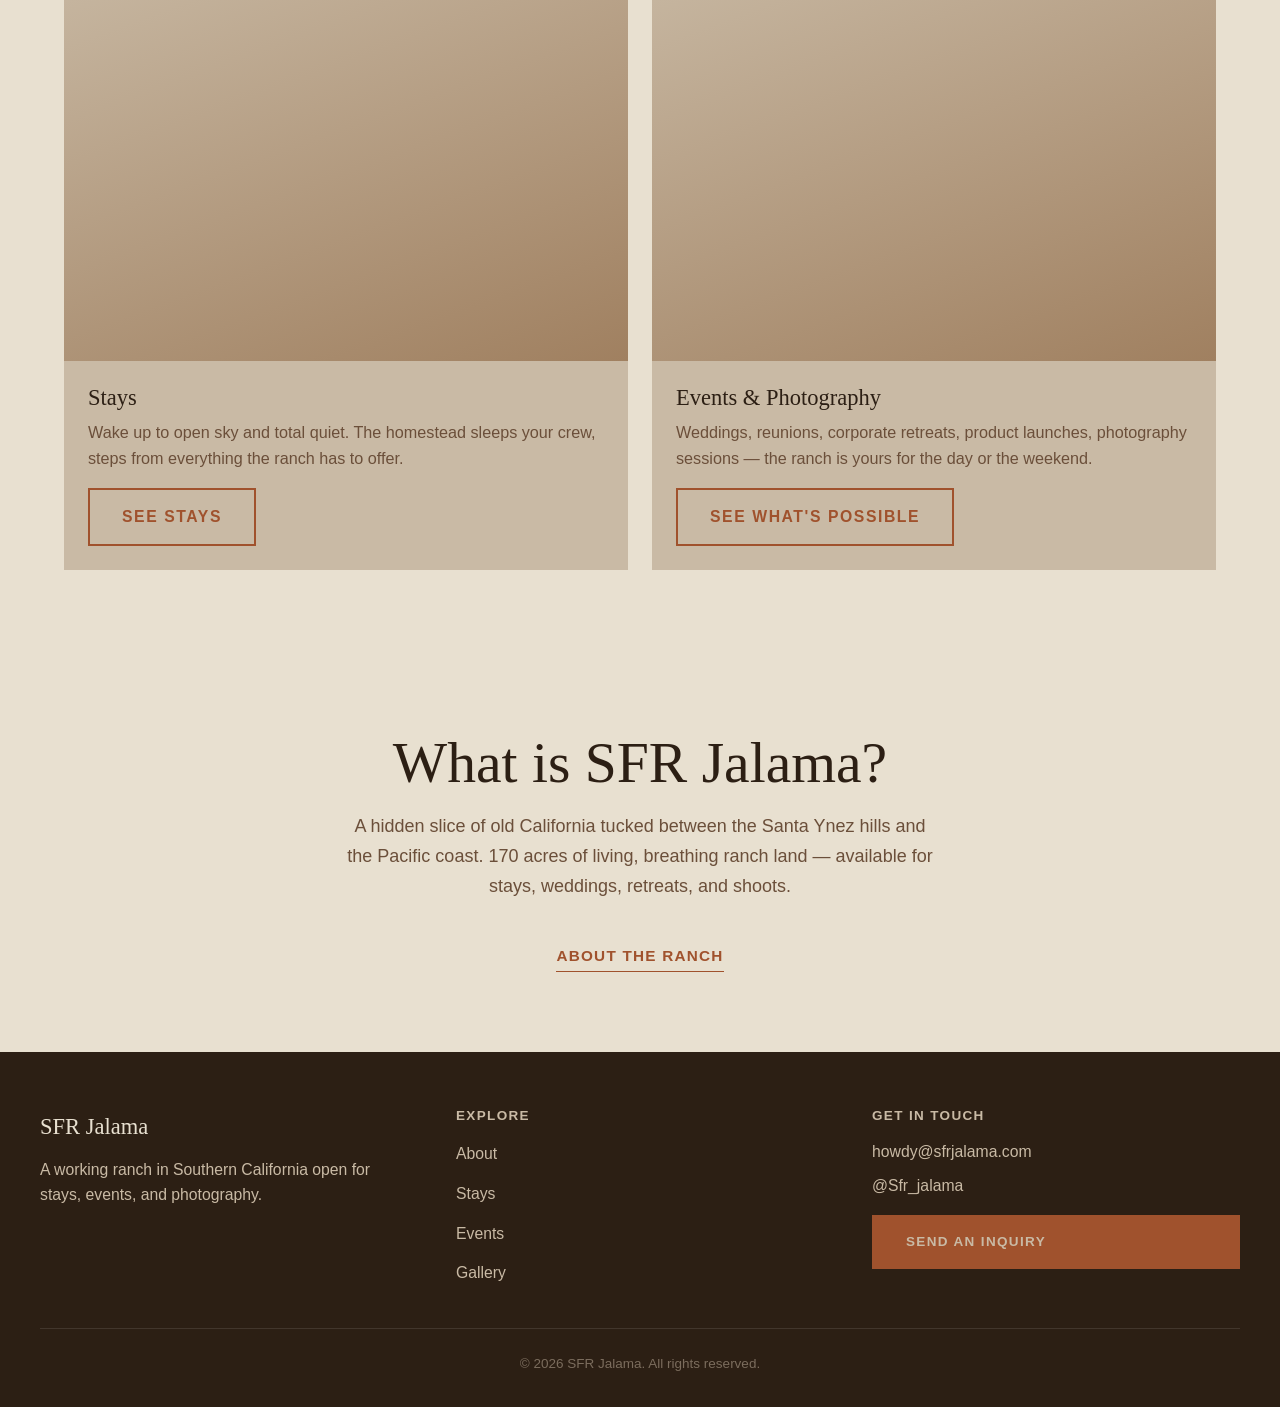
==== commit 87011290: "Remove slideshow dots" ====
--- a/index.html
+++ b/index.html
@@ -61,14 +61,6 @@
       </div>
       <div class="slideshow__slide">
         <img src="/assets/images/slide-06.jpg" alt="SFR Jalama ranch" loading="lazy">
-      </div>
-      <div class="slideshow__dots" aria-hidden="true">
-        <button class="slideshow__dot is-active"></button>
-        <button class="slideshow__dot"></button>
-        <button class="slideshow__dot"></button>
-        <button class="slideshow__dot"></button>
-        <button class="slideshow__dot"></button>
-        <button class="slideshow__dot"></button>
       </div>
     </section>
 
--- a/assets/css/global.css
+++ b/assets/css/global.css
@@ -365,28 +365,6 @@
   display: block;
 }
 
-.slideshow__dots {
-  position: absolute;
-  bottom: 20px;
-  left: 50%;
-  transform: translateX(-50%);
-  display: flex;
-  gap: 8px;
-  z-index: 2;
-}
-
-.slideshow__dot {
-  width: 7px;
-  height: 7px;
-  border-radius: 50%;
-  background-color: rgba(255,255,255,0.45);
-  border: none;
-  cursor: pointer;
-  padding: 0;
-  transition: background-color 0.3s ease;
-}
-
-.slideshow__dot.is-active { background-color: var(--color-white); }
 
 /* ----------------------------------------------------------
    Home headline (below slideshow)
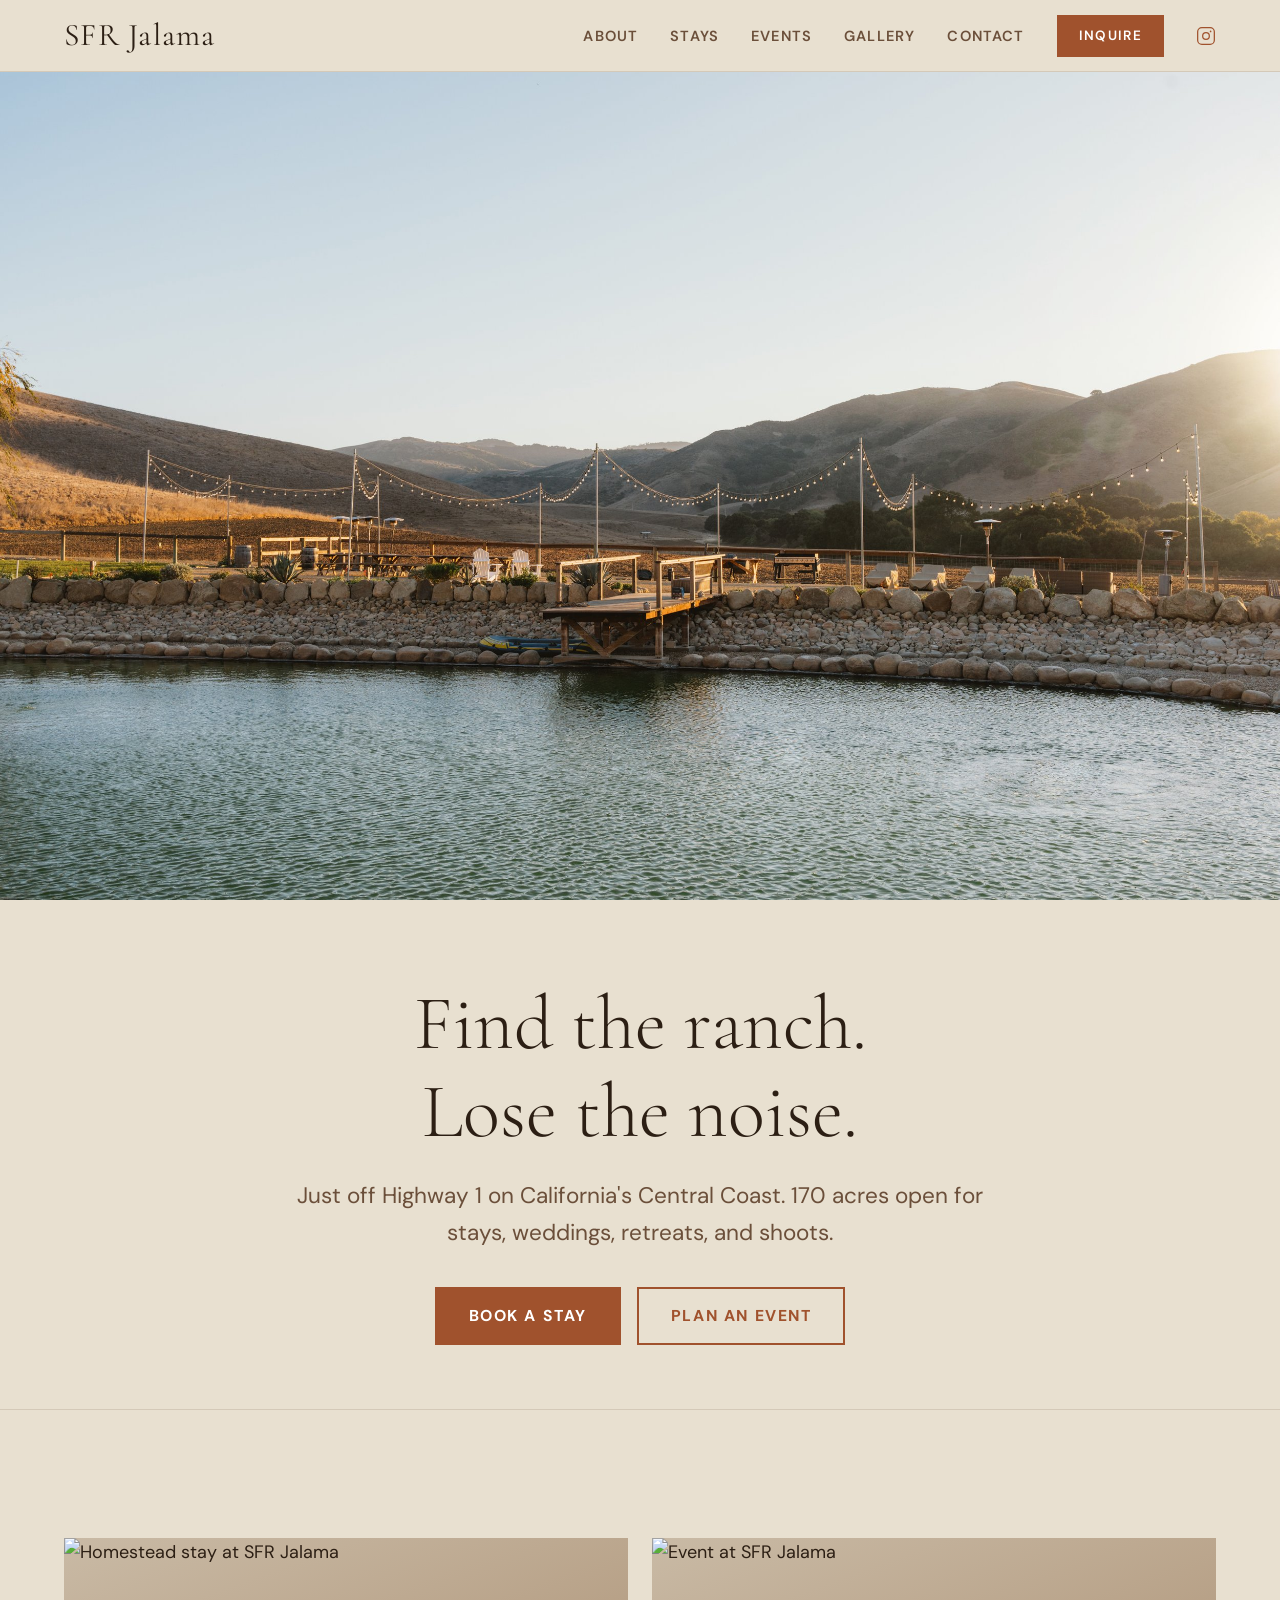
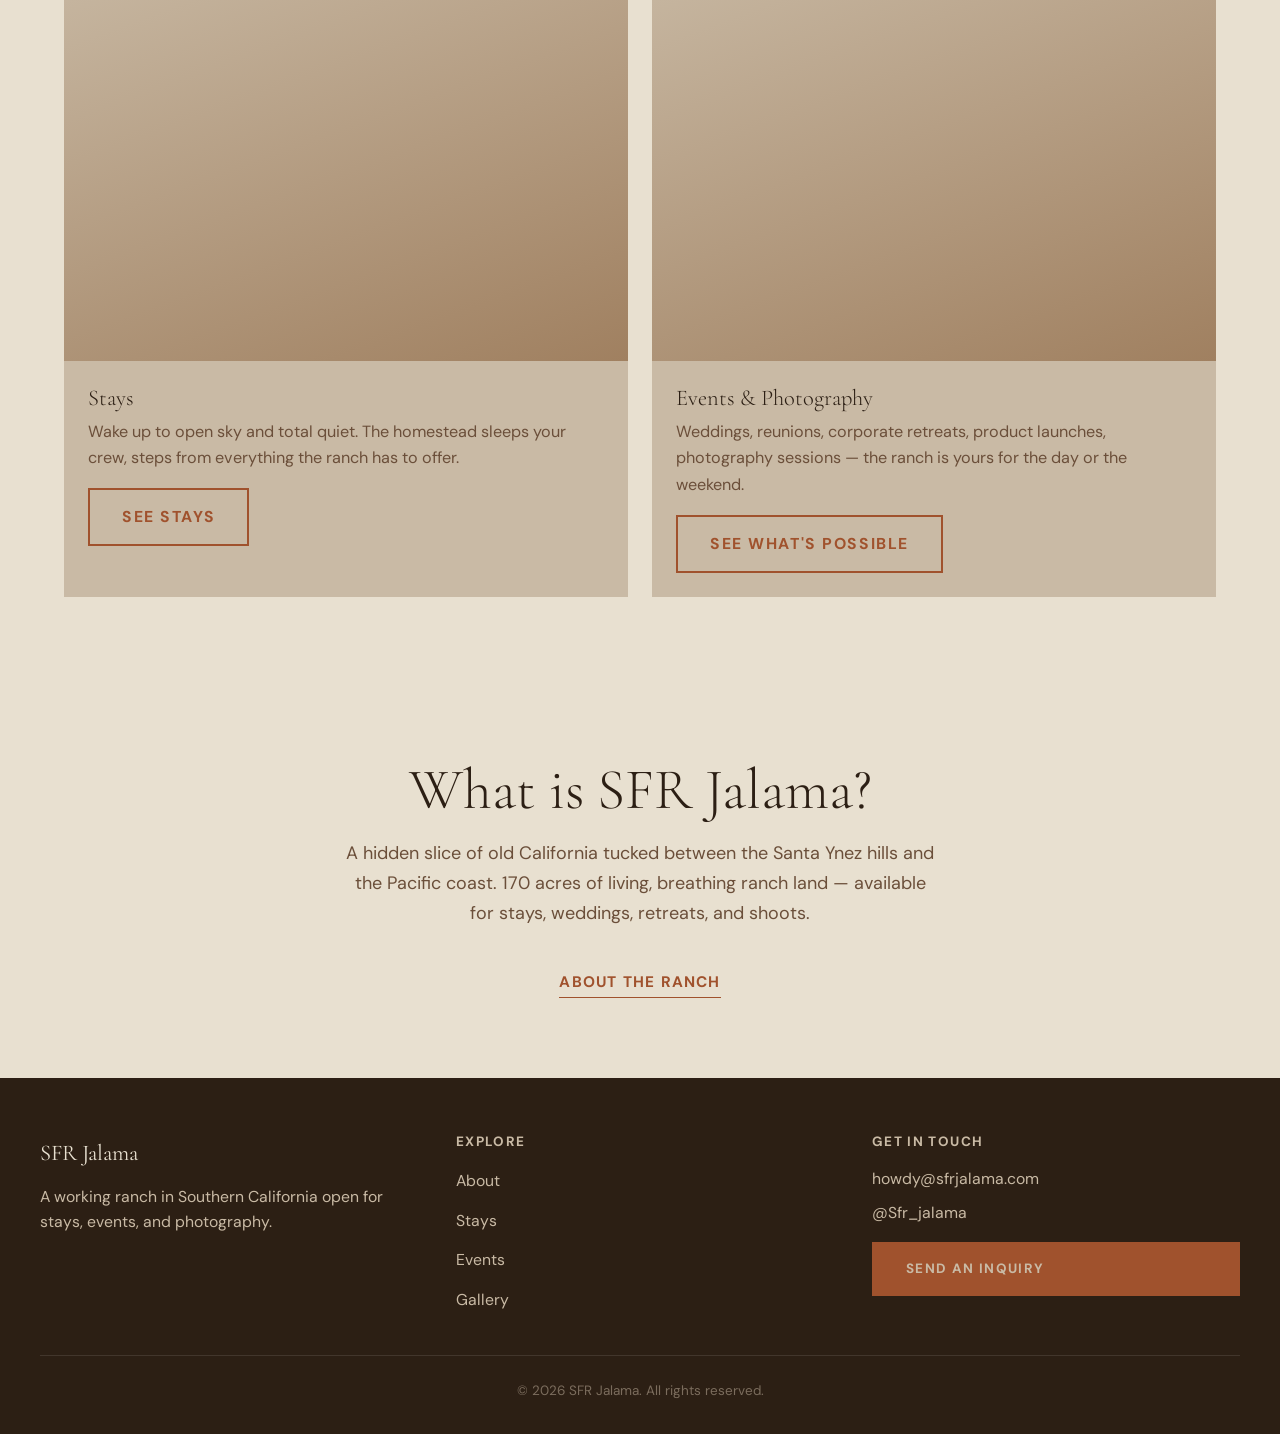
==== commit 76b7ca68: "Capitalize Lose in home headline" ====
--- a/index.html
+++ b/index.html
@@ -66,7 +66,7 @@
 
     <!-- HEADLINE -->
     <div class="home-headline">
-      <h1>Find the ranch.<br>lose the noise.</h1>
+      <h1>Find the ranch.<br>Lose the noise.</h1>
       <p>Just off Highway 1 on California's Central Coast. 170 acres open for stays, weddings, retreats, and shoots.</p>
       <div class="home-headline__ctas">
         <a href="/pages/stays.html" class="btn btn--primary">Book a Stay</a>
--- a/assets/css/global.css
+++ b/assets/css/global.css
@@ -2,13 +2,7 @@
    SFR Jalama — Global Stylesheet
    ============================================================ */
 
-/* ----------------------------------------------------------------
-   Fonts: Canela (headings) + Aktiv Grotesk (body)
-   Load via Adobe Fonts — add the kit <link> tag to each HTML <head>
-   before this stylesheet, or self-host files in /assets/fonts/.
-   Example Adobe Fonts embed:
-   <link rel="stylesheet" href="https://use.typekit.net/XXXXXXX.css">
-   ---------------------------------------------------------------- */
+@import url('https://fonts.googleapis.com/css2?family=Cormorant+Garamond:ital,wght@0,300;0,400;0,600;1,300;1,400&family=DM+Sans:wght@300;400;500;600&display=swap');
 
 /* ----------------------------------------------------------
    CSS Custom Properties
@@ -24,8 +18,8 @@
   --color-white:          #FFFFFF;
   --color-overlay:        rgba(30, 18, 8, 0.45);
 
-  --font-heading: 'canela', Georgia, serif;
-  --font-body:    'aktiv-grotesk', 'Helvetica Neue', Arial, sans-serif;
+  --font-heading: 'Cormorant Garamond', Georgia, serif;
+  --font-body:    'DM Sans', 'Helvetica Neue', Arial, sans-serif;
 
   --nav-height: 72px;
   --max-width:  1200px;
@@ -163,10 +157,10 @@
 
 .nav-logo {
   font-family: var(--font-heading);
-  font-size: 1.25rem;
-  font-weight: 700;
+  font-size: 1.75rem;
+  font-weight: 400;
   color: var(--color-text);
-  letter-spacing: 0.02em;
+  letter-spacing: 0.04em;
 }
 
 .nav-links {
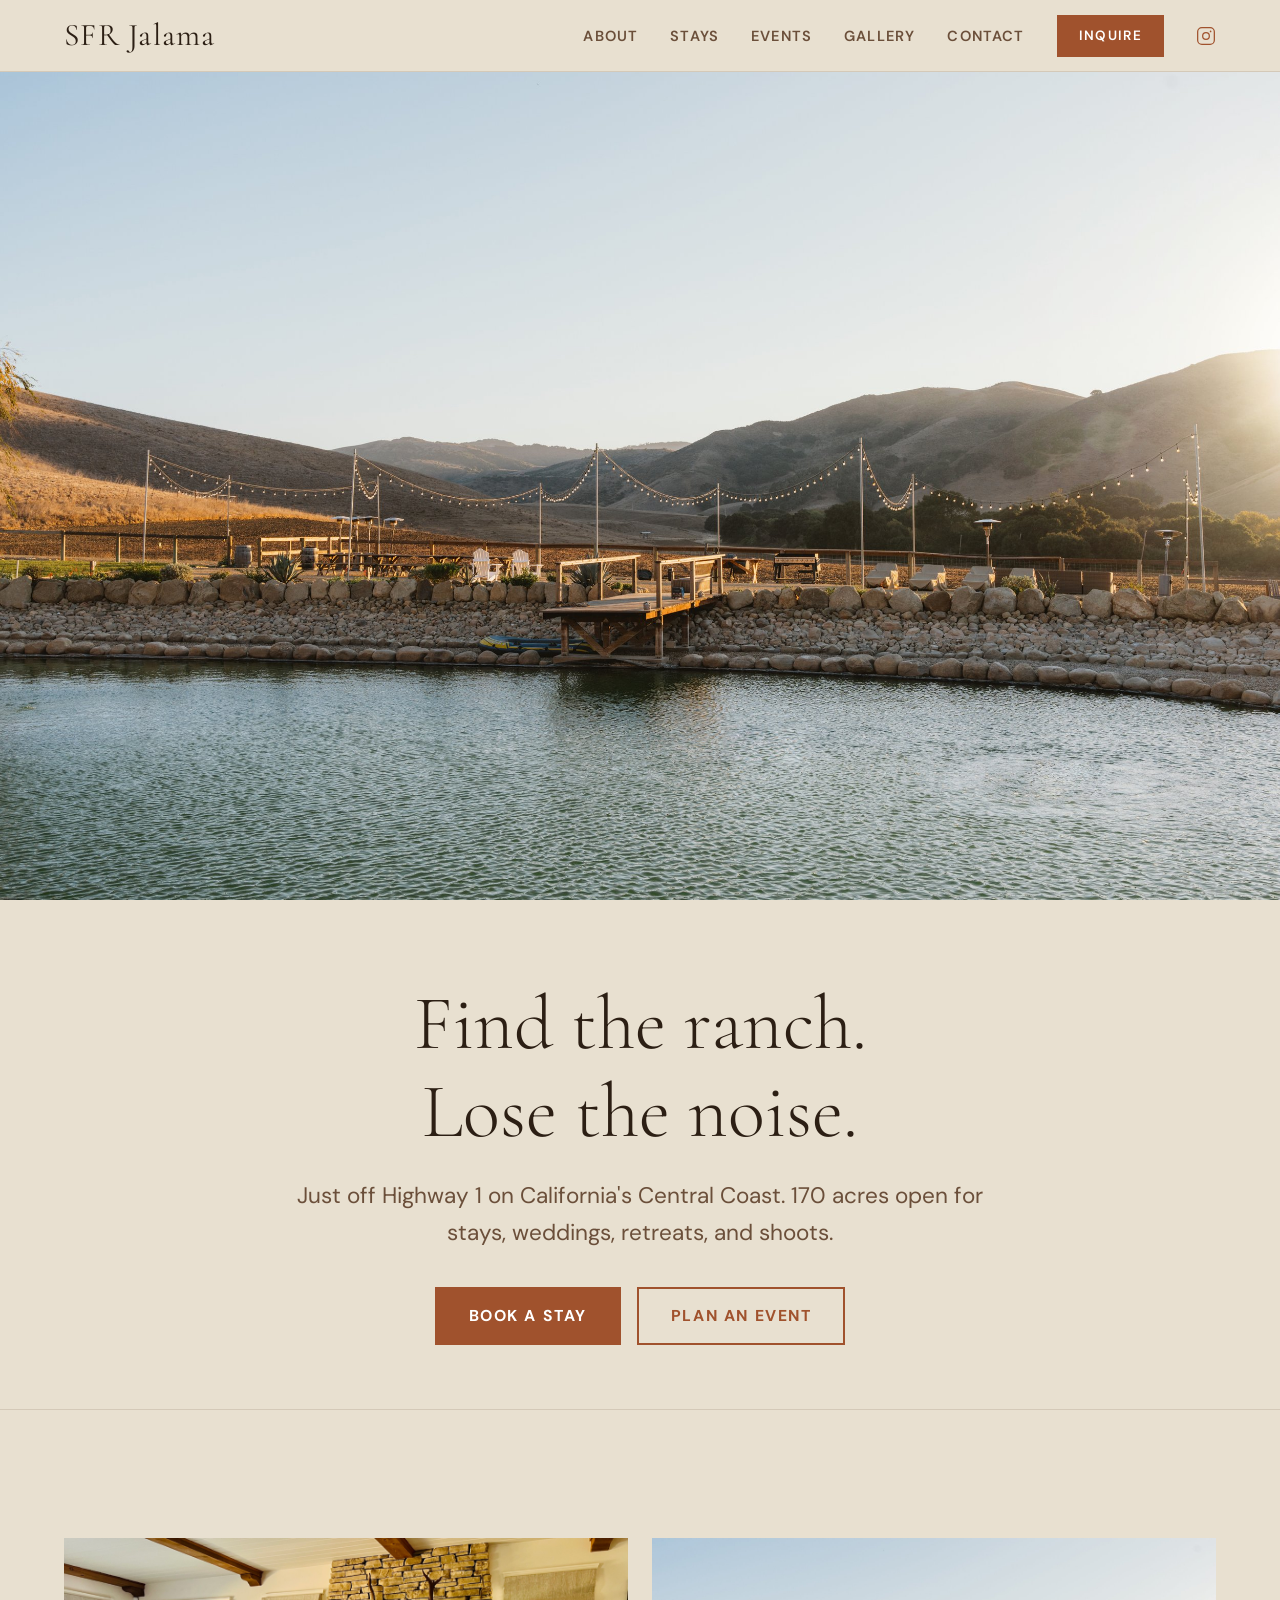
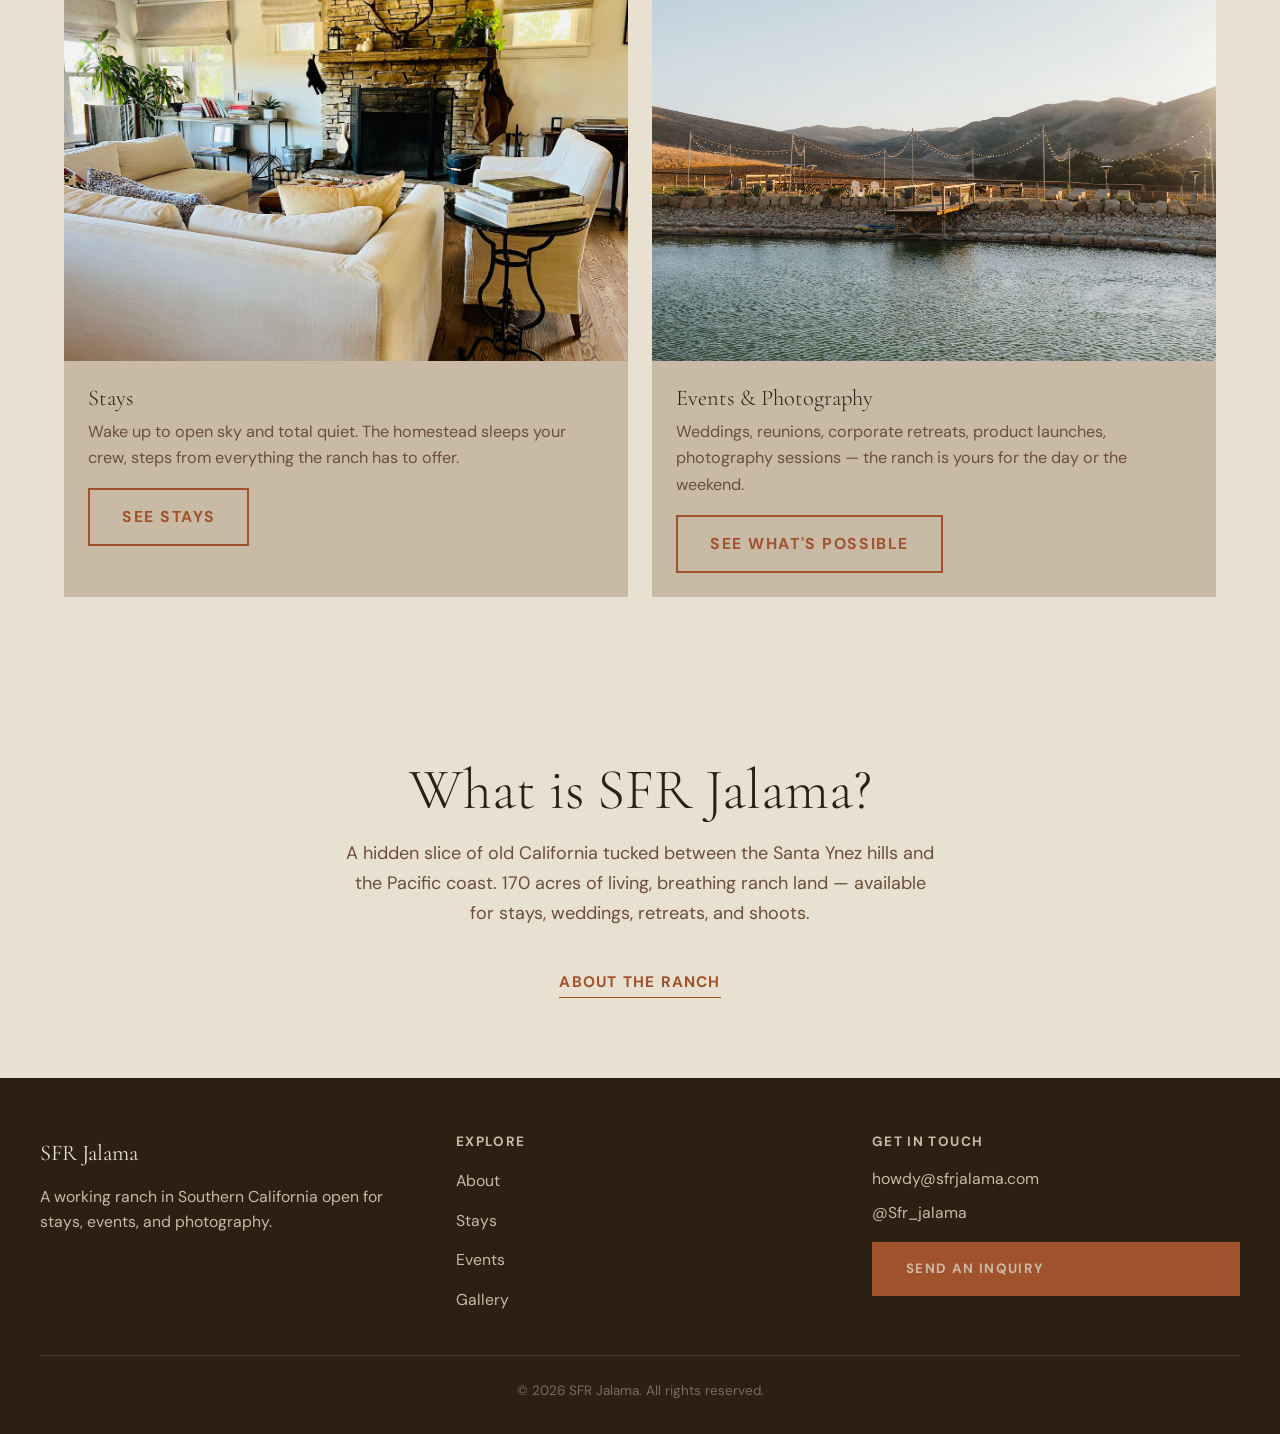
==== commit da48b499: "Add real photos to stays cards and home page offer cards, remove rate placeholder, add Book a Stay t" ====
--- a/index.html
+++ b/index.html
@@ -81,7 +81,7 @@
 
         <div class="card">
           <div class="card__image-wrap">
-            <img src="/assets/images/stays-card.jpg" alt="Homestead stay at SFR Jalama">
+            <img src="/assets/images/gallery-19.jpg" alt="Homestead stay at SFR Jalama">
           </div>
           <div class="card__body">
             <h3>Stays</h3>
@@ -92,7 +92,7 @@
 
         <div class="card">
           <div class="card__image-wrap">
-            <img src="/assets/images/events-card.jpg" alt="Event at SFR Jalama">
+            <img src="/assets/images/slide-01.jpg" alt="Event at SFR Jalama">
           </div>
           <div class="card__body">
             <h3>Events & Photography</h3>
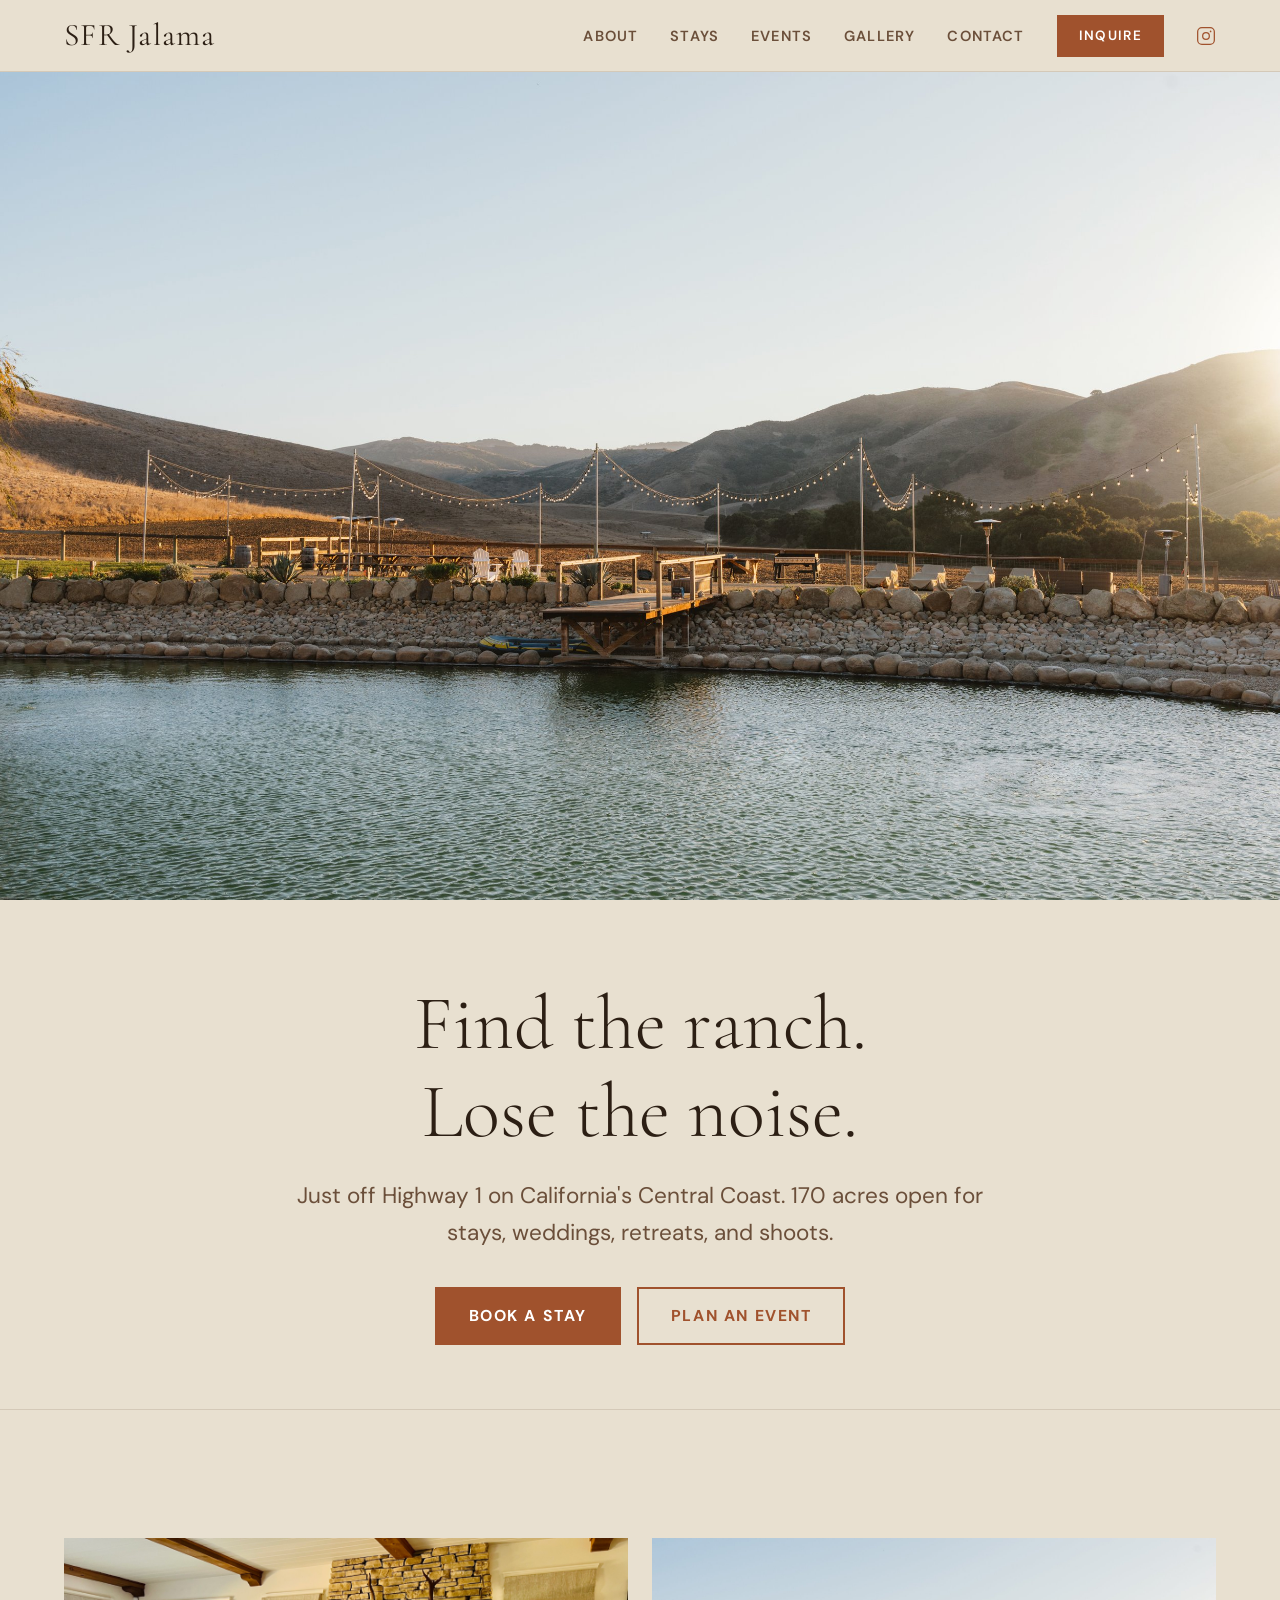
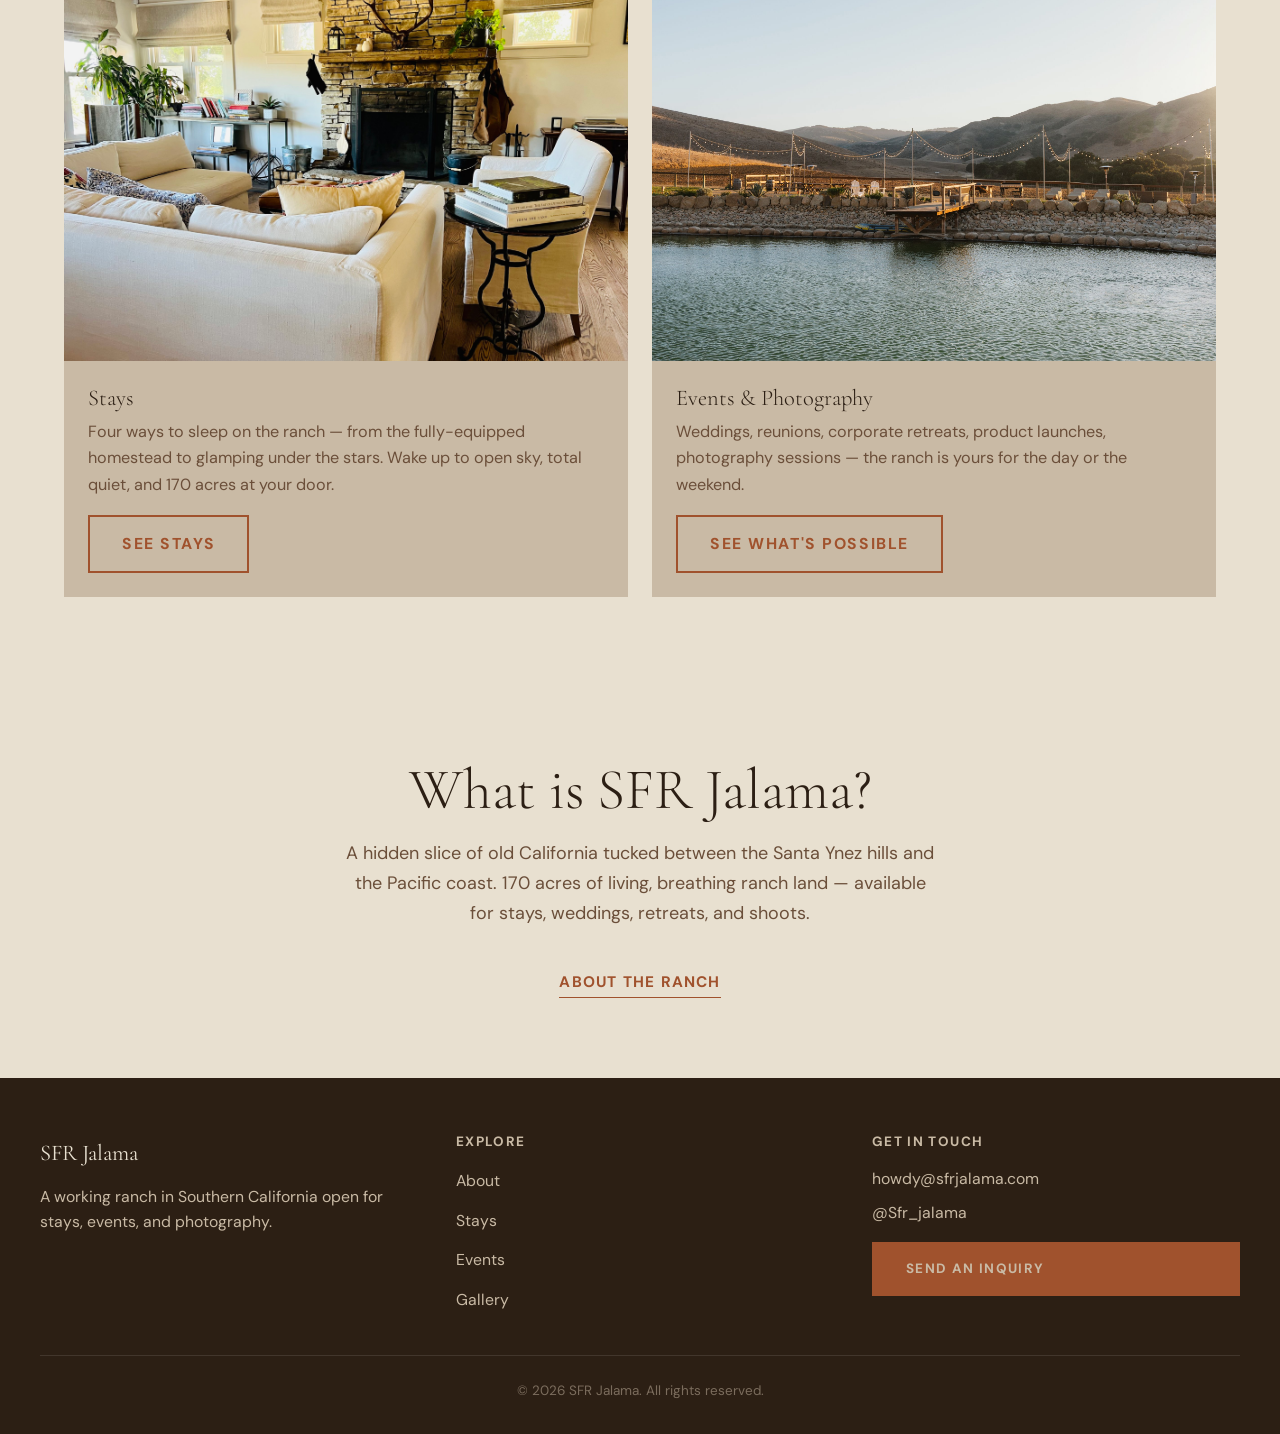
==== commit d19cabcd: "Broaden stays card description on home page" ====
--- a/index.html
+++ b/index.html
@@ -85,7 +85,7 @@
           </div>
           <div class="card__body">
             <h3>Stays</h3>
-            <p>Wake up to open sky and total quiet. The homestead sleeps your crew, steps from everything the ranch has to offer.</p>
+            <p>Four ways to sleep on the ranch — from the fully-equipped homestead to glamping under the stars. Wake up to open sky, total quiet, and 170 acres at your door.</p>
             <a href="/pages/stays.html" class="btn btn--outline-dark">See Stays</a>
           </div>
         </div>
